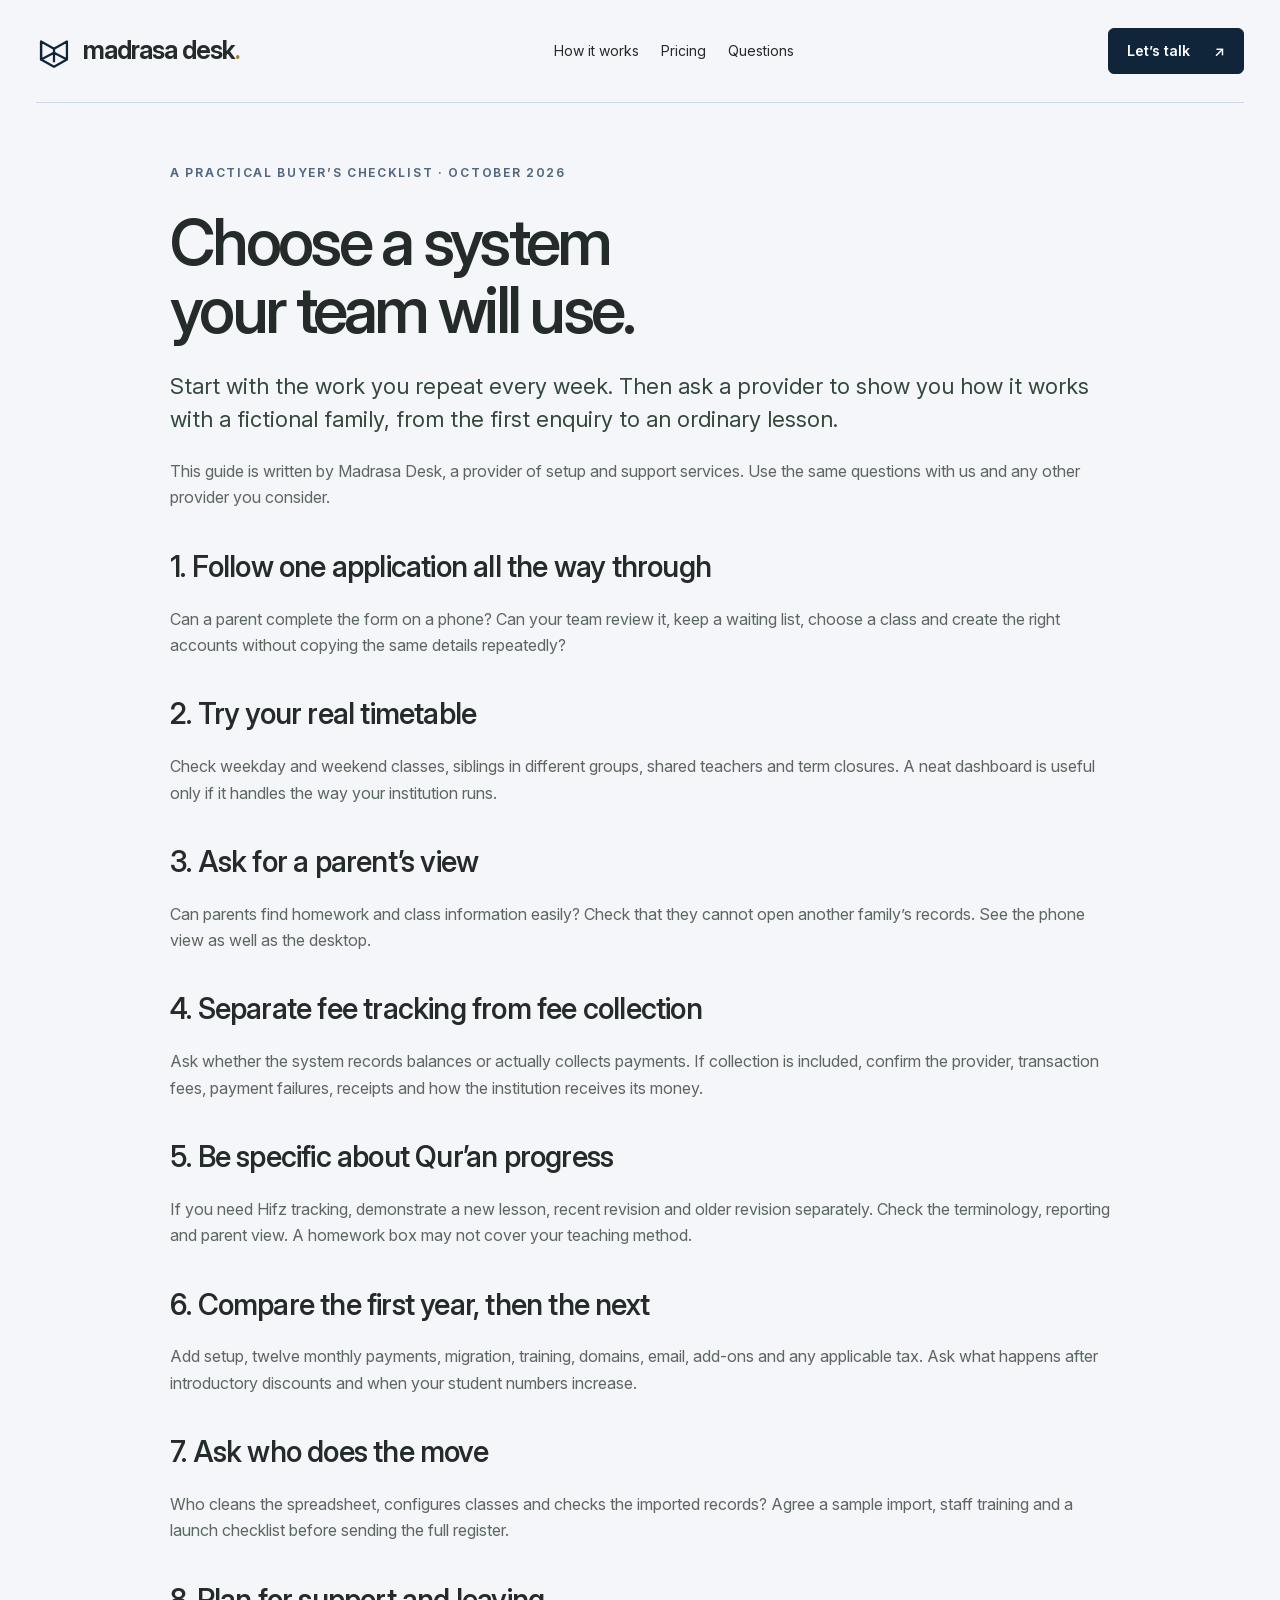
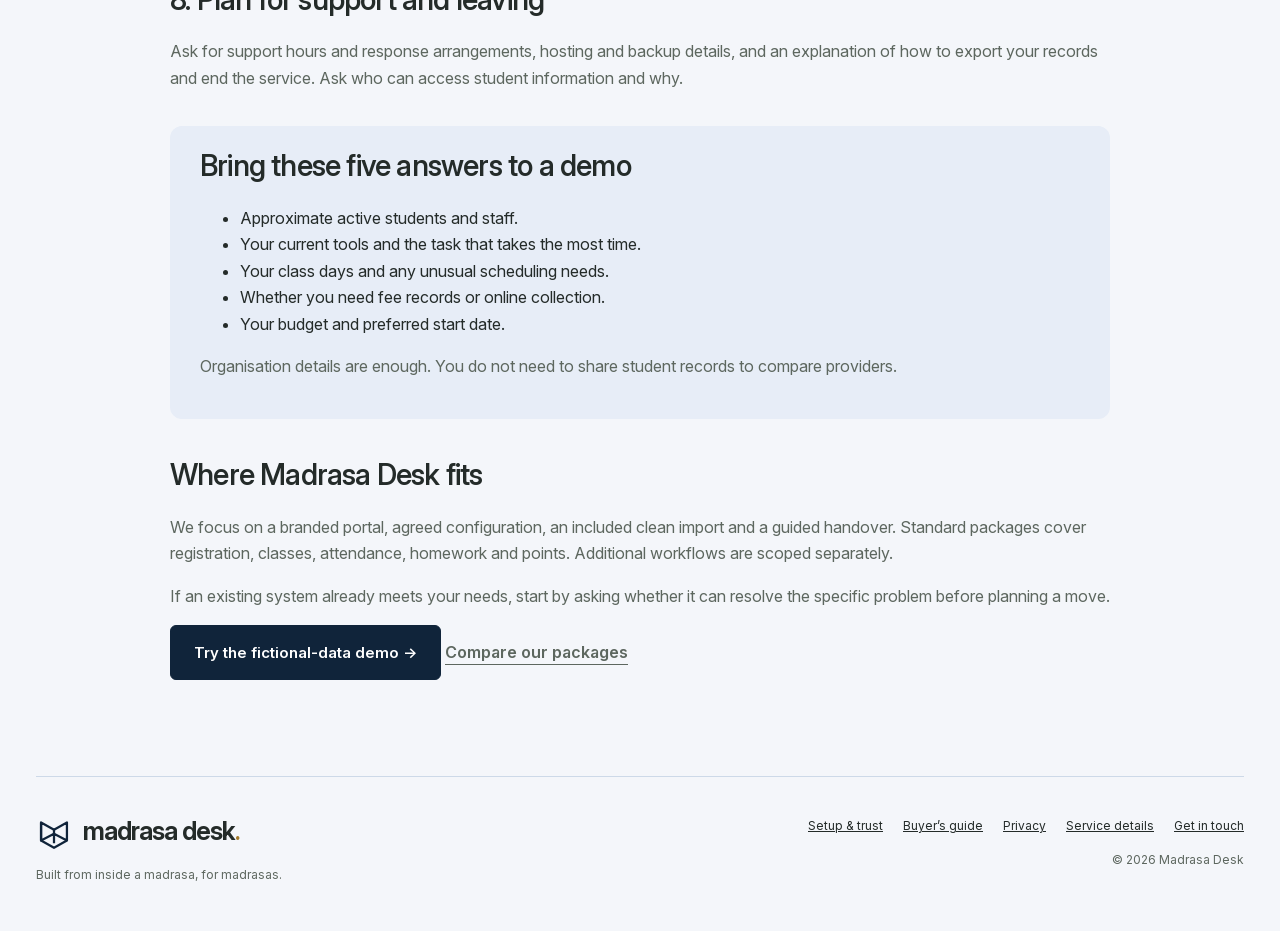
==== choosing-a-madrasa-system.html @ c7bfaf04 "Clarify managed setup offer and add buyer guidance and sharing metadata" ====
<!doctype html><html lang="en-GB"><head><meta charset="utf-8"><meta name="viewport" content="width=device-width,initial-scale=1"><title>Choosing a madrasa management system | Madrasa Desk</title><meta name="description" content="A practical checklist for UK madrasas, maktabs and Quran teachers comparing registration, attendance, parent access, fees and setup support."><link rel="stylesheet" href="style.css?v=20261006c"><link rel="icon" href="assets/favicon.svg" type="image/svg+xml"><link rel="canonical" href="https://madrasadesk.co.uk/choosing-a-madrasa-system.html"><meta property="og:title" content="Choosing a madrasa management system | Madrasa Desk"><meta property="og:description" content="A practical checklist for UK madrasas, maktabs and Quran teachers comparing registration, attendance, parent access, fees and setup support."><meta property="og:url" content="https://madrasadesk.co.uk/choosing-a-madrasa-system.html"><meta property="og:site_name" content="Madrasa Desk"><meta property="og:type" content="website"><meta property="og:image" content="https://madrasadesk.co.uk/assets/share-card.png"><meta property="og:image:width" content="1200"><meta property="og:image:height" content="630"><meta property="og:image:alt" content="Madrasa Desk — Your madrasa. Your own portal. Set up for you."><meta name="twitter:card" content="summary_large_image"></head><body><a class="skip" href="index.html#main">Skip to content</a><header class="header wrap"><a class="brand" href="./" aria-label="Madrasa Desk home"><img src="assets/mark.svg" alt="" width="36" height="36"><span>madrasa desk<span class="brand-dot">.</span></span></a><nav aria-label="Main navigation"><a href="index.html#how-it-works">How it works</a><a href="index.html#pricing">Pricing</a><a href="index.html#questions">Questions</a></nav><a class="button small" href="index.html#enquire">Let’s talk <span aria-hidden="true">↗</span></a></header><main id="main" class="wrap document editorial"><span class="eyebrow">A PRACTICAL BUYER’S CHECKLIST · OCTOBER 2026</span><h1>Choose a system<br> your team will use.</h1><p class="large-copy">Start with the work you repeat every week. Then ask a provider to show you how it works with a fictional family, from the first enquiry to an ordinary lesson.</p><p>This guide is written by Madrasa Desk, a provider of setup and support services. Use the same questions with us and any other provider you consider.</p><h2>1. Follow one application all the way through</h2><p>Can a parent complete the form on a phone? Can your team review it, keep a waiting list, choose a class and create the right accounts without copying the same details repeatedly?</p><h2>2. Try your real timetable</h2><p>Check weekday and weekend classes, siblings in different groups, shared teachers and term closures. A neat dashboard is useful only if it handles the way your institution runs.</p><h2>3. Ask for a parent’s view</h2><p>Can parents find homework and class information easily? Check that they cannot open another family’s records. See the phone view as well as the desktop.</p><h2>4. Separate fee tracking from fee collection</h2><p>Ask whether the system records balances or actually collects payments. If collection is included, confirm the provider, transaction fees, payment failures, receipts and how the institution receives its money.</p><h2>5. Be specific about Qur’an progress</h2><p>If you need Hifz tracking, demonstrate a new lesson, recent revision and older revision separately. Check the terminology, reporting and parent view. A homework box may not cover your teaching method.</p><h2>6. Compare the first year, then the next</h2><p>Add setup, twelve monthly payments, migration, training, domains, email, add-ons and any applicable tax. Ask what happens after introductory discounts and when your student numbers increase.</p><h2>7. Ask who does the move</h2><p>Who cleans the spreadsheet, configures classes and checks the imported records? Agree a sample import, staff training and a launch checklist before sending the full register.</p><h2>8. Plan for support and leaving</h2><p>Ask for support hours and response arrangements, hosting and backup details, and an explanation of how to export your records and end the service. Ask who can access student information and why.</p><div class="decision-box"><h2>Bring these five answers to a demo</h2><ul><li>Approximate active students and staff.</li><li>Your current tools and the task that takes the most time.</li><li>Your class days and any unusual scheduling needs.</li><li>Whether you need fee records or online collection.</li><li>Your budget and preferred start date.</li></ul><p>Organisation details are enough. You do not need to share student records to compare providers.</p></div><h2>Where Madrasa Desk fits</h2><p>We focus on a branded portal, agreed configuration, an included clean import and a guided handover. Standard packages cover registration, classes, attendance, homework and points. Additional workflows are scoped separately.</p><p>If an existing system already meets your needs, start by asking whether it can resolve the specific problem before planning a move.</p><p><a class="button" href="demo.html">Try the fictional-data demo →</a> <a class="text-link" href="index.html#pricing">Compare our packages</a></p></main><footer class="wrap footer"><div><a class="brand" href="./" aria-label="Madrasa Desk home"><img src="assets/mark.svg" alt="" width="36" height="36"><span>madrasa desk<span class="brand-dot">.</span></span></a><p>Built from inside a madrasa, for madrasas.</p></div><div><a href="trust.html">Setup &amp; trust</a><a href="choosing-a-madrasa-system.html">Buyer’s guide</a><a href="privacy.html">Privacy</a><a href="service.html">Service details</a><a href="index.html#enquire">Get in touch</a><p>© 2026 Madrasa Desk</p></div></footer></body></html>
---- style.css ----
@font-face{font-family:Inter;src:url(assets/inter.woff2) format('woff2');font-style:normal;font-weight:100 900;font-display:swap}*{box-sizing:border-box}html{scroll-behavior:smooth;scroll-padding-top:30px}body{margin:0;background:#f4f6fa;color:#242b29;font:16px/1.65 Inter,Arial,sans-serif}a{color:inherit}button,input,textarea,select{font:inherit}button,a,input,select,textarea{touch-action:manipulation}button{cursor:pointer}.wrap{width:min(1240px,calc(100% - 72px));margin:auto}.header{display:flex;align-items:center;justify-content:space-between;gap:28px;padding:28px 0;border-bottom:1px solid #cdd9e8}.brand{display:flex;align-items:center;gap:11px;text-decoration:none;font-weight:650;font-size:25px;letter-spacing:-1px;white-space:nowrap}.brand img{width:36px;height:36px}.brand-dot{color:#a47b2c}.header nav{display:flex;gap:30px;font-size:14px}.header nav a{text-decoration:none}.header nav a:hover,.text-link:hover{color:#947028}.button{display:inline-flex;align-items:center;justify-content:center;gap:24px;padding:16px 23px;background:#10243a;color:#fff;text-decoration:none;border:1px solid #10243a;border-radius:6px;font-weight:600;font-size:15px;line-height:1.4;transition:background .2s,transform .2s}.button:hover{background:#234767;transform:translateY(-1px)}.button.small{padding:12px 18px;font-size:14px}.text-link{font-weight:600;text-underline-offset:6px;text-decoration-thickness:1px}.hero{display:grid;grid-template-columns:1fr 1fr;gap:65px;padding-top:77px;padding-bottom:95px;align-items:center}.eyebrow{font-size:12px;letter-spacing:1.7px;font-weight:650;color:#52677f;display:flex;align-items:center;gap:12px}.short-rule{width:28px;height:2px;background:#a58036}h1{font-size:clamp(48px,5.5vw,76px);line-height:1.06;letter-spacing:-3.7px;font-weight:550;margin:26px 0}em{font-family:Georgia,serif;font-weight:400;color:#426889}h1 em,h2 em{font-style:italic}.hero-copy>p{max-width:490px;font-size:17px;color:#5e6d7f}.hero-actions{display:flex;align-items:center;gap:24px;margin-top:31px;flex-wrap:wrap}.micro{font-size:12px!important;color:#607087;line-height:1.6}.hero-copy .micro{margin-top:20px}.hero-product{position:relative;padding:30px 0 36px}.product-label{font-size:10px;font-weight:700;letter-spacing:1.6px;display:block;text-align:center;margin-bottom:17px;color:#617669}.app-preview{background:white;border:1px solid #cdd9e8;border-radius:12px;box-shadow:0 24px 65px #16382b12;overflow:hidden;transform:rotate(-1deg)}.preview-top{display:flex;justify-content:space-between;align-items:center;background:#10243a;color:#f4f6fa;padding:16px 20px}.mini-brand{font-size:11px;font-weight:650;letter-spacing:1.4px}.avatar{width:30px;height:30px;border-radius:50%;display:inline-flex;align-items:center;justify-content:center;background:#e1eaf5;color:#10243a;font-size:10px;font-weight:bold}.preview-layout{display:grid;grid-template-columns:112px 1fr;min-height:320px}.preview-layout aside{background:#f5f7fb;border-right:1px solid #e3e8f0;padding:21px 10px;display:flex;flex-direction:column;gap:15px;font-size:11px;color:#647468}.preview-layout aside span{padding:5px 9px}.preview-layout .selected{background:#e5ebf3;color:#10243a;border-radius:4px;font-weight:700}.preview-main{padding:23px 20px}.preview-greeting .eyebrow{font-size:8px;letter-spacing:1px}.preview-greeting h3{font-size:19px;letter-spacing:-.5px;margin:7px 0 18px}.preview-metrics{display:flex;gap:30px;margin-bottom:20px}.preview-metrics div{display:flex;flex-direction:column}.preview-metrics strong{font-size:23px;line-height:1.2}.preview-metrics span{font-size:10px;color:#737b75}.lesson-card{border:1px solid #cdd9e8;border-left:3px solid #698bab;border-radius:5px;padding:13px;background:#f5f7fb}.tag{font-size:9px;font-weight:700;letter-spacing:.6px;color:#466348}.lesson-card h4{font-size:14px;margin:3px 0}.lesson-card p{font-size:10px;margin:0 0 12px;color:#657261}.lesson-actions{display:flex;gap:6px;flex-wrap:wrap}.lesson-actions span{font-size:9px;border:1px solid #cdd9e8;padding:4px 7px;border-radius:4px}.lesson-actions span:first-child{background:#e7edf5;color:#24482c}.preview-row{display:flex;align-items:center;gap:9px;margin-top:18px;font-size:10px}.preview-row>div{display:flex;flex-direction:column;flex:1}.preview-row small{font-size:9px;color:#64758a}.peach{background:#e7edf7}.gold{background:#e7edf7;color:#72551f;padding:5px 8px;border-radius:3px}.preview-bottom{padding:11px;text-align:center;font-size:10px;background:#f5f7fb;color:#6c7a67;border-top:1px solid #e3e8f0}.floating-note{display:flex;gap:12px;align-items:center;position:absolute;bottom:0;right:-14px;padding:17px 21px;background:#e7edf7;border:1px solid #cdd9e8;border-radius:6px;box-shadow:0 8px 20px #10243a0b;transform:rotate(2deg)}.floating-note>span{color:#10243a;font-size:26px}.floating-note div{display:flex;flex-direction:column;font-size:12px}.floating-note small{font-size:11px;color:#6d695b}.feature-strip{border-top:1px solid #d8e0ec;border-bottom:1px solid #d8e0ec;background:#e7edf7}.feature-strip .wrap{display:flex;justify-content:space-between;gap:20px;padding:20px 0;color:#4e6150;font-size:13px;font-weight:600}.section{padding-top:100px;padding-bottom:100px}h2{font-size:clamp(34px,3.5vw,48px);letter-spacing:-1.8px;line-height:1.13;font-weight:550;margin:19px 0 22px}h3{line-height:1.25}p{color:#5d675f}.split{display:grid;grid-template-columns:1fr 1fr;gap:110px}.split>div>p{max-width:425px}.steps article{display:flex;gap:25px;padding:27px 0;border-bottom:1px solid #cdd9e8}.steps article:first-child{padding-top:0}.step-num{font-size:13px;color:#7a855e;padding-top:4px;font-weight:650}.steps h3{font-size:21px;letter-spacing:-.5px;margin:0 0 10px}.steps p{font-size:15px;margin:0}.green-section{background:#10243a;color:#f4f6fa;padding:85px 0}.green-section .eyebrow{color:#cdd9e8}.section-heading{display:flex;justify-content:space-between;align-items:end;gap:60px}.section-heading p{color:#cdd9e8;max-width:330px}.role-grid{display:grid;grid-template-columns:repeat(3,1fr);gap:45px;margin-top:48px}.role-grid article{border-top:1px solid #678074;padding-top:24px}.role-icon{font-size:11px;font-weight:650;color:#cdd9e8;letter-spacing:1px}.role-grid h3{font-size:29px;letter-spacing:-1px;margin:22px 0 13px}.role-grid p{color:#cdd9e8;font-size:15px}.story{display:grid;grid-template-columns:1fr 2fr;gap:60px}.story>.eyebrow{align-self:start;margin-top:28px}.story div{max-width:700px}.story h2{margin-top:14px}.large-copy{font-size:23px;line-height:1.5;color:#33483b}.story-note{border-left:2px solid #c49a45;padding-left:18px;font-size:14px}.pricing-section{background:#e7edf7}.pricing-layout{display:grid;grid-template-columns:1fr 1fr;gap:110px}.pricing-layout>div{padding-top:30px}.price-card{background:#ffffff;border:1px solid #cdd9e8;border-radius:10px;padding:38px}.price-top h3{font-size:25px;letter-spacing:-.8px;margin:22px 0}.price{display:flex;align-items:center;gap:16px}.price strong{font-size:65px;letter-spacing:-3px;line-height:1}.price span{font-size:14px;color:#657162}.monthly{font-size:16px;color:#52634f}.checklist{list-style:none;padding:22px 0 9px;border-top:1px solid #e7edf7}.checklist li{font-size:14px;padding:6px 0}.checklist li:before{content:'✓';color:#597746;margin-right:12px}.price-card .button{width:100%}.price-card .text-link{font-size:13px}.faq-section{display:grid;grid-template-columns:1fr 1.5fr;gap:90px}.faqs details, .pricing-layout details{border-bottom:1px solid #cdd9e8;padding:19px 0}.faqs details:first-child{padding-top:8px}summary{font-weight:600;cursor:pointer;font-size:16px}details p{font-size:15px}.contact-section{display:grid;grid-template-columns:1fr 1fr;gap:80px;border-top:1px solid #cdd9e8}.contact-form label{display:flex;flex-direction:column;font-size:13px;font-weight:600;gap:7px;margin-bottom:17px}.field-pair{display:grid;grid-template-columns:1fr 1fr;gap:16px}input,select,textarea{border:1px solid #cdd9e8;border-radius:4px;padding:12px;background:#ffffff;color:#242b29;min-width:0;width:100%;font-size:16px}textarea{resize:vertical}.contact-form .consent{display:flex;flex-direction:row;align-items:flex-start;font-size:12px;font-weight:400;gap:9px}.consent input{width:17px;height:17px;margin-top:2px}.trap{position:absolute!important;left:-10000px;opacity:0}.contact-form .button{width:100%}#form-status{font-size:14px}#form-status.error{color:#9b3030}.footer{border-top:1px solid #cdd9e8;padding-top:34px;padding-bottom:35px;display:flex;justify-content:space-between;gap:30px}.footer p{font-size:12px}.footer>div:last-child{text-align:right}.footer>div:last-child a{font-size:12px;margin-left:20px}.skip{position:absolute;top:-80px;background:white;padding:10px;z-index:100}.skip:focus{top:0}:focus-visible{outline:3px solid #aa8235;outline-offset:4px}button:disabled{opacity:.55;cursor:wait}.document{max-width:850px;padding-top:60px;padding-bottom:80px}.document h1{font-size:48px}.document h2{font-size:25px;margin-top:40px}.document p,.document li{font-size:16px}.demo-shell{background:#fff;border:1px solid #cdd9e8;border-radius:10px;padding:28px}.demo-toolbar{display:flex;justify-content:space-between;gap:14px;align-items:center;margin-bottom:25px}.demo-toolbar .button{font-size:13px;padding:10px}.demo-tabs{display:flex;flex-wrap:wrap;gap:8px;margin:25px 0}.demo-tabs button{background:transparent;border:1px solid #cdd9e8;border-radius:5px;padding:10px 15px;color:#10243a}.demo-tabs button[aria-selected=true]{background:#10243a;color:white}.demo-card{border:1px solid #cdd9e8;border-radius:6px;padding:20px;margin-top:15px}.demo-grid{display:grid;grid-template-columns:1fr 1fr;gap:20px}.demo-card h3{margin-top:0}.demo-card label{display:block;margin:10px 0}.demo-card select{margin-top:8px}.demo-status{color:#456d38;font-weight:600}.demo-intro{max-width:760px}.demo-notice{background:#e7edf7;padding:13px 18px;font-size:13px;border-radius:5px}.demo-row{display:flex;justify-content:space-between;align-items:center;gap:16px;padding:16px 0;border-bottom:1px solid #e7edf7}.demo-row button{padding:10px 17px}.demo-row select{max-width:180px}.demo-row span{min-width:0}.hidden{display:none!important}@media(max-width:1000px){.wrap{width:calc(100% - 48px)}.hero{gap:32px}.header nav{gap:18px}.hero-actions{gap:17px}.hero-actions .button{font-size:13px}.split,.pricing-layout{gap:55px}.preview-layout{grid-template-columns:90px 1fr}.preview-layout aside{font-size:9px}.preview-main{padding:18px 14px}.preview-metrics{gap:24px}.floating-note{right:0}.contact-section{gap:40px}.role-grid{gap:25px}}@media(max-width:760px){.wrap{width:calc(100% - 36px)}.header{padding:19px 0;gap:10px}.header nav{display:none}.brand{font-size:22px;gap:7px}.brand img{width:29px;height:29px}.header .button{font-size:12px;padding:10px 12px;gap:8px}.hero{grid-template-columns:1fr;padding-top:45px;padding-bottom:45px;gap:18px}h1{font-size:58px;letter-spacing:-3px}.hero-copy>p{font-size:16px}.hero-product{max-width:500px;width:100%;margin:auto;padding-top:24px}.preview-layout{grid-template-columns:90px 1fr;min-height:300px}.preview-greeting h3{font-size:17px}.floating-note{padding:12px 15px}.feature-strip .wrap{justify-content:center;flex-wrap:wrap;gap:10px 24px;font-size:12px}.section{padding-top:62px;padding-bottom:62px}.split,.pricing-layout,.story,.faq-section,.contact-section{grid-template-columns:1fr;gap:30px}h2{font-size:38px}.steps article{padding:22px 0}.green-section{padding:58px 0}.section-heading{display:block}.section-heading p{max-width:none}.role-grid{grid-template-columns:1fr;gap:18px;margin-top:28px}.role-grid h3 br{display:none}.role-grid h3{font-size:26px;margin-top:14px}.role-grid article{padding-top:18px}.story{gap:3px}.story>.eyebrow{margin-top:0}.large-copy{font-size:21px}.price-card{padding:25px}.pricing-layout>div{padding-top:0}.footer{display:block}.footer>div:last-child{text-align:left;margin-top:22px}.footer>div:last-child a{margin-left:0;margin-right:20px}.field-pair{grid-template-columns:1fr;gap:0}.demo-grid{grid-template-columns:1fr}.demo-shell{padding:17px}.demo-row{flex-wrap:wrap}.demo-tabs button{flex:1;font-size:13px}.document h1{font-size:40px}.document{padding-top:40px}.demo-toolbar{align-items:flex-start}.demo-toolbar h2{font-size:26px;margin:0}}@media(prefers-reduced-motion:reduce){html{scroll-behavior:auto}*{transition:none!important;animation:none!important}}
/* Refined layout and enquiry experience */
.app-preview{transform:none}.hero-product{padding-bottom:0}.floating-note{position:static;transform:none;margin:16px 0 0;padding:16px 20px;box-shadow:none;max-width:100%;border-radius:8px}.preview-bottom{padding:14px 16px}.hero{align-items:start}.hero-copy{padding-top:25px}.product-label{margin-bottom:20px}.contact-section{align-items:start;gap:64px}.contact-form{padding:32px;background:#ffffff;border:1px solid #d4dfed;border-radius:16px;box-shadow:0 18px 48px #10243a09}.form-heading{padding-bottom:22px;margin-bottom:24px;border-bottom:1px solid #e1e7f0}.form-heading h3{font-size:25px;letter-spacing:-.8px;margin:12px 0 8px}.form-heading p{font-size:14px;margin:0}.contact-form label{font-size:14px}.contact-next{list-style:none;padding:18px 0;margin:24px 0}.contact-next li{display:flex;gap:20px;padding:20px 0;border-bottom:1px solid #dce4ef}.contact-next li>span{color:#88702f;font-size:12px;letter-spacing:1px;padding-top:4px}.contact-next strong{font-size:17px;font-weight:600}.contact-next p{font-size:14px;margin:5px 0 0;max-width:340px}.contact-form fieldset{border:0;margin:0 0 23px;padding:0;min-width:0}.contact-form legend{font-weight:600;font-size:14px;margin-bottom:11px}.contact-form legend small{display:block;font-size:12px;font-weight:400;color:#64758a;margin-top:3px}.size-options>div,.interest-options>div{display:grid;grid-template-columns:repeat(2,minmax(0,1fr));gap:8px}.contact-form fieldset label{position:relative;margin:0;cursor:pointer}.contact-form fieldset input{position:absolute;opacity:0;width:1px;height:1px}.contact-form fieldset span{display:block;text-align:center;padding:12px 8px;border:1px solid #d0dceb;border-radius:7px;background:#fff;transition:background .2s,border-color .2s,box-shadow .2s}.contact-form fieldset input:checked+span{border-color:#10243a;background:#e7edf5;color:#10243a;box-shadow:inset 0 0 0 1px #10243a}.contact-form fieldset input:focus-visible+span{outline:3px solid #aa8235;outline-offset:3px}.contact-form input:not([type=checkbox]):not([type=radio]),.contact-form textarea{border-radius:7px;transition:border-color .2s,box-shadow .2s}.contact-form input:focus,.contact-form textarea:focus{border-color:#10243a;box-shadow:0 0 0 3px #10243a0c}.contact-form .button{min-height:54px;border-radius:7px}.contact-form .consent{margin-top:22px;line-height:1.6}.contact-form .consent input{flex:0 0 18px;accent-color:#10243a}.form-success{padding:28px 0}.success-icon{display:flex;align-items:center;justify-content:center;width:52px;height:52px;border-radius:50%;background:#e7edf5;color:#10243a;font-size:25px;margin-bottom:22px}.form-success h3{font-size:29px;letter-spacing:-1px}.form-success .receipt{font-size:13px;border-top:1px solid #dce4ef;padding-top:18px}.reveal-ready{opacity:0;transform:translateY(16px);transition:opacity .65s ease,transform .65s cubic-bezier(.2,.7,.2,1)}.reveal-ready.is-visible{opacity:1;transform:none}.button:active{transform:translateY(0)}.header nav a{position:relative}.header nav a:after{content:'';position:absolute;left:0;right:0;bottom:-6px;height:1px;background:currentColor;transform:scaleX(0);transform-origin:left;transition:transform .22s}.header nav a:hover:after{transform:scaleX(1)}details[open] p{animation:soft-in .25s ease}@keyframes soft-in{from{opacity:0;transform:translateY(5px)}to{opacity:1;transform:none}}@media(max-width:760px){.hero-copy{padding-top:0}.contact-section{gap:25px}.contact-form{padding:23px 19px}.contact-next{margin:10px 0}.floating-note{margin-top:13px}.hero-product{padding-bottom:0}.form-heading h3{font-size:24px}}@media(prefers-reduced-motion:reduce){.reveal-ready{opacity:1;transform:none}}

.outcome-note,.note,.floating-note{background:#e7edf7;border-color:#c5d3e5;color:#173d61}

/* Launch packages */
.pricing-intro{max-width:700px;margin-bottom:42px}.plan-grid{display:grid;grid-template-columns:repeat(3,minmax(0,1fr));gap:22px;align-items:stretch}.plan-card{display:flex;flex-direction:column;padding:28px;min-width:0}.plan-card h3{font-size:28px;margin:22px 0 4px}.plan-card .price strong{font-size:48px}.plan-card .price{flex-wrap:wrap}.plan-card .button{margin-top:auto;gap:12px}.plan-card .checklist{margin-bottom:28px}.plan-card.recommended{border:2px solid #395e9c;box-shadow:0 12px 32px #10243a12}.plan-card .tag{align-self:flex-start;font-size:10px;letter-spacing:.04em}.pricing-notes{max-width:940px;margin-top:32px}.pricing-notes p{font-size:15px}@media(max-width:1000px){.plan-grid{grid-template-columns:1fr}.plan-card{padding:28px}.plan-card .price strong{font-size:46px}}

/* Credibility and buying guidance */
.setup-value{border-bottom:1px solid #cdd9e8}.value-grid{display:grid;grid-template-columns:repeat(3,minmax(0,1fr));gap:22px;margin:32px 0}.value-grid article{padding:28px;background:white;border:1px solid #cdd9e8;border-radius:10px}.value-grid h3{font-size:21px;letter-spacing:-.4px;margin:12px 0}.value-grid p{font-size:15px;margin-bottom:0}.value-grid.two{grid-template-columns:repeat(2,minmax(0,1fr))}.direct-contact{padding:16px 20px;border-left:3px solid #426889;background:#e7edf7;font-size:15px}.direct-contact a{display:block;font-weight:600;text-underline-offset:4px}.editorial{max-width:940px}.editorial h1{font-size:clamp(42px,5vw,64px)}.editorial h2{font-size:29px;letter-spacing:-.8px;margin-top:40px}.editorial .large-copy{font-size:22px}.decision-box{background:#e7edf7;padding:24px 30px;border-radius:12px;margin:35px 0}.decision-box h2{margin-top:0}.footer>div:last-child{flex-wrap:wrap;row-gap:12px}.header nav{gap:22px}@media(max-width:760px){.value-grid,.value-grid.two{grid-template-columns:1fr}.value-grid article{padding:23px}.setup-value .section-heading{display:block}.editorial h1{letter-spacing:-1.8px}.direct-contact a{overflow-wrap:anywhere}.decision-box{padding:20px}}
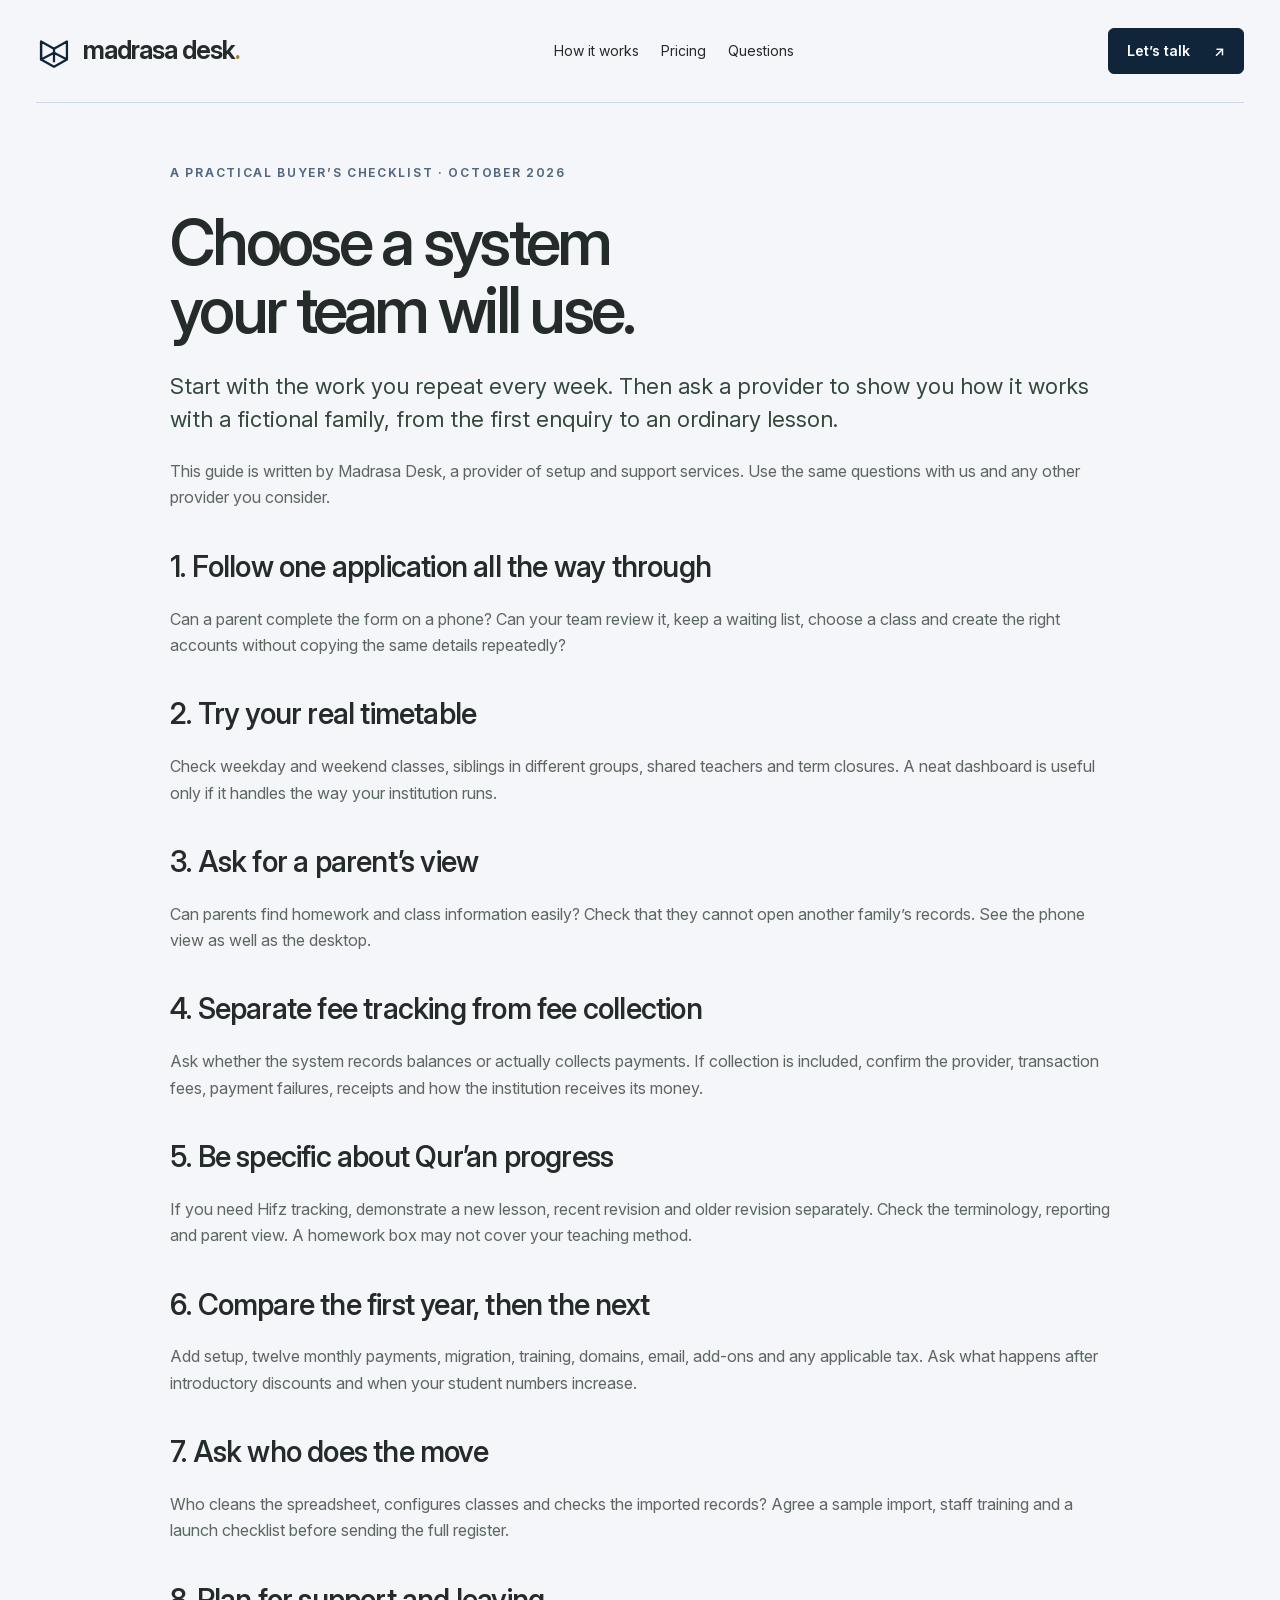
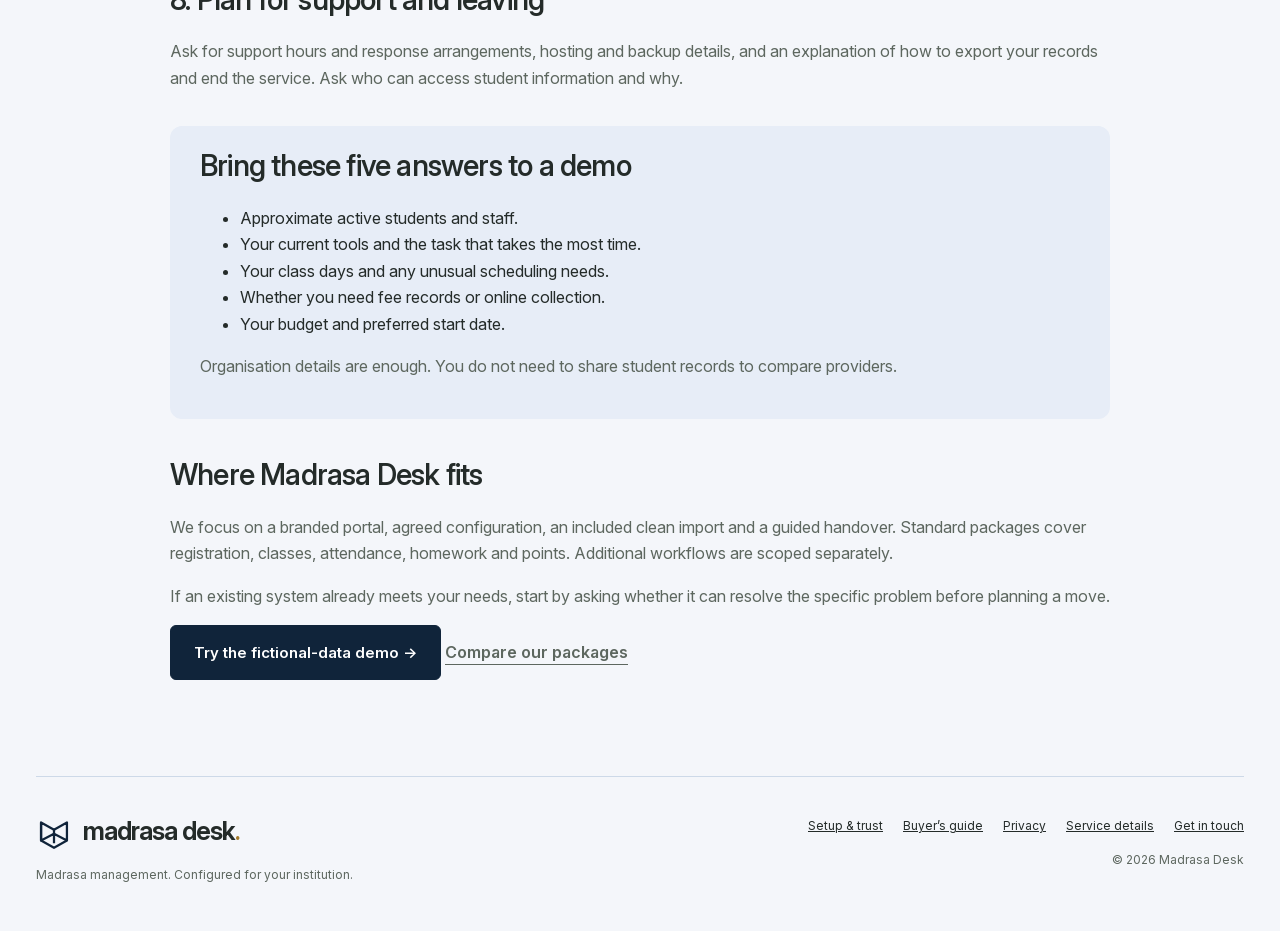
==== commit 235a1a5c: "Use company-focused public messaging" ====
--- a/choosing-a-madrasa-system.html
+++ b/choosing-a-madrasa-system.html
@@ -1 +1 @@
-<!doctype html><html lang="en-GB"><head><meta charset="utf-8"><meta name="viewport" content="width=device-width,initial-scale=1"><title>Choosing a madrasa management system | Madrasa Desk</title><meta name="description" content="A practical checklist for UK madrasas, maktabs and Quran teachers comparing registration, attendance, parent access, fees and setup support."><link rel="stylesheet" href="style.css?v=20261006c"><link rel="icon" href="assets/favicon.svg" type="image/svg+xml"><link rel="canonical" href="https://madrasadesk.co.uk/choosing-a-madrasa-system.html"><meta property="og:title" content="Choosing a madrasa management system | Madrasa Desk"><meta property="og:description" content="A practical checklist for UK madrasas, maktabs and Quran teachers comparing registration, attendance, parent access, fees and setup support."><meta property="og:url" content="https://madrasadesk.co.uk/choosing-a-madrasa-system.html"><meta property="og:site_name" content="Madrasa Desk"><meta property="og:type" content="website"><meta property="og:image" content="https://madrasadesk.co.uk/assets/share-card.png"><meta property="og:image:width" content="1200"><meta property="og:image:height" content="630"><meta property="og:image:alt" content="Madrasa Desk — Your madrasa. Your own portal. Set up for you."><meta name="twitter:card" content="summary_large_image"></head><body><a class="skip" href="index.html#main">Skip to content</a><header class="header wrap"><a class="brand" href="./" aria-label="Madrasa Desk home"><img src="assets/mark.svg" alt="" width="36" height="36"><span>madrasa desk<span class="brand-dot">.</span></span></a><nav aria-label="Main navigation"><a href="index.html#how-it-works">How it works</a><a href="index.html#pricing">Pricing</a><a href="index.html#questions">Questions</a></nav><a class="button small" href="index.html#enquire">Let’s talk <span aria-hidden="true">↗</span></a></header><main id="main" class="wrap document editorial"><span class="eyebrow">A PRACTICAL BUYER’S CHECKLIST · OCTOBER 2026</span><h1>Choose a system<br> your team will use.</h1><p class="large-copy">Start with the work you repeat every week. Then ask a provider to show you how it works with a fictional family, from the first enquiry to an ordinary lesson.</p><p>This guide is written by Madrasa Desk, a provider of setup and support services. Use the same questions with us and any other provider you consider.</p><h2>1. Follow one application all the way through</h2><p>Can a parent complete the form on a phone? Can your team review it, keep a waiting list, choose a class and create the right accounts without copying the same details repeatedly?</p><h2>2. Try your real timetable</h2><p>Check weekday and weekend classes, siblings in different groups, shared teachers and term closures. A neat dashboard is useful only if it handles the way your institution runs.</p><h2>3. Ask for a parent’s view</h2><p>Can parents find homework and class information easily? Check that they cannot open another family’s records. See the phone view as well as the desktop.</p><h2>4. Separate fee tracking from fee collection</h2><p>Ask whether the system records balances or actually collects payments. If collection is included, confirm the provider, transaction fees, payment failures, receipts and how the institution receives its money.</p><h2>5. Be specific about Qur’an progress</h2><p>If you need Hifz tracking, demonstrate a new lesson, recent revision and older revision separately. Check the terminology, reporting and parent view. A homework box may not cover your teaching method.</p><h2>6. Compare the first year, then the next</h2><p>Add setup, twelve monthly payments, migration, training, domains, email, add-ons and any applicable tax. Ask what happens after introductory discounts and when your student numbers increase.</p><h2>7. Ask who does the move</h2><p>Who cleans the spreadsheet, configures classes and checks the imported records? Agree a sample import, staff training and a launch checklist before sending the full register.</p><h2>8. Plan for support and leaving</h2><p>Ask for support hours and response arrangements, hosting and backup details, and an explanation of how to export your records and end the service. Ask who can access student information and why.</p><div class="decision-box"><h2>Bring these five answers to a demo</h2><ul><li>Approximate active students and staff.</li><li>Your current tools and the task that takes the most time.</li><li>Your class days and any unusual scheduling needs.</li><li>Whether you need fee records or online collection.</li><li>Your budget and preferred start date.</li></ul><p>Organisation details are enough. You do not need to share student records to compare providers.</p></div><h2>Where Madrasa Desk fits</h2><p>We focus on a branded portal, agreed configuration, an included clean import and a guided handover. Standard packages cover registration, classes, attendance, homework and points. Additional workflows are scoped separately.</p><p>If an existing system already meets your needs, start by asking whether it can resolve the specific problem before planning a move.</p><p><a class="button" href="demo.html">Try the fictional-data demo →</a> <a class="text-link" href="index.html#pricing">Compare our packages</a></p></main><footer class="wrap footer"><div><a class="brand" href="./" aria-label="Madrasa Desk home"><img src="assets/mark.svg" alt="" width="36" height="36"><span>madrasa desk<span class="brand-dot">.</span></span></a><p>Built from inside a madrasa, for madrasas.</p></div><div><a href="trust.html">Setup &amp; trust</a><a href="choosing-a-madrasa-system.html">Buyer’s guide</a><a href="privacy.html">Privacy</a><a href="service.html">Service details</a><a href="index.html#enquire">Get in touch</a><p>© 2026 Madrasa Desk</p></div></footer></body></html>+<!doctype html><html lang="en-GB"><head><meta charset="utf-8"><meta name="viewport" content="width=device-width,initial-scale=1"><title>Choosing a madrasa management system | Madrasa Desk</title><meta name="description" content="A practical checklist for UK madrasas, maktabs and Quran teachers comparing registration, attendance, parent access, fees and setup support."><link rel="stylesheet" href="style.css?v=20261006c"><link rel="icon" href="assets/favicon.svg" type="image/svg+xml"><link rel="canonical" href="https://madrasadesk.co.uk/choosing-a-madrasa-system.html"><meta property="og:title" content="Choosing a madrasa management system | Madrasa Desk"><meta property="og:description" content="A practical checklist for UK madrasas, maktabs and Quran teachers comparing registration, attendance, parent access, fees and setup support."><meta property="og:url" content="https://madrasadesk.co.uk/choosing-a-madrasa-system.html"><meta property="og:site_name" content="Madrasa Desk"><meta property="og:type" content="website"><meta property="og:image" content="https://madrasadesk.co.uk/assets/share-card.png"><meta property="og:image:width" content="1200"><meta property="og:image:height" content="630"><meta property="og:image:alt" content="Madrasa Desk — Your madrasa. Your own portal. Set up for you."><meta name="twitter:card" content="summary_large_image"></head><body><a class="skip" href="index.html#main">Skip to content</a><header class="header wrap"><a class="brand" href="./" aria-label="Madrasa Desk home"><img src="assets/mark.svg" alt="" width="36" height="36"><span>madrasa desk<span class="brand-dot">.</span></span></a><nav aria-label="Main navigation"><a href="index.html#how-it-works">How it works</a><a href="index.html#pricing">Pricing</a><a href="index.html#questions">Questions</a></nav><a class="button small" href="index.html#enquire">Let’s talk <span aria-hidden="true">↗</span></a></header><main id="main" class="wrap document editorial"><span class="eyebrow">A PRACTICAL BUYER’S CHECKLIST · OCTOBER 2026</span><h1>Choose a system<br> your team will use.</h1><p class="large-copy">Start with the work you repeat every week. Then ask a provider to show you how it works with a fictional family, from the first enquiry to an ordinary lesson.</p><p>This guide is written by Madrasa Desk, a provider of setup and support services. Use the same questions with us and any other provider you consider.</p><h2>1. Follow one application all the way through</h2><p>Can a parent complete the form on a phone? Can your team review it, keep a waiting list, choose a class and create the right accounts without copying the same details repeatedly?</p><h2>2. Try your real timetable</h2><p>Check weekday and weekend classes, siblings in different groups, shared teachers and term closures. A neat dashboard is useful only if it handles the way your institution runs.</p><h2>3. Ask for a parent’s view</h2><p>Can parents find homework and class information easily? Check that they cannot open another family’s records. See the phone view as well as the desktop.</p><h2>4. Separate fee tracking from fee collection</h2><p>Ask whether the system records balances or actually collects payments. If collection is included, confirm the provider, transaction fees, payment failures, receipts and how the institution receives its money.</p><h2>5. Be specific about Qur’an progress</h2><p>If you need Hifz tracking, demonstrate a new lesson, recent revision and older revision separately. Check the terminology, reporting and parent view. A homework box may not cover your teaching method.</p><h2>6. Compare the first year, then the next</h2><p>Add setup, twelve monthly payments, migration, training, domains, email, add-ons and any applicable tax. Ask what happens after introductory discounts and when your student numbers increase.</p><h2>7. Ask who does the move</h2><p>Who cleans the spreadsheet, configures classes and checks the imported records? Agree a sample import, staff training and a launch checklist before sending the full register.</p><h2>8. Plan for support and leaving</h2><p>Ask for support hours and response arrangements, hosting and backup details, and an explanation of how to export your records and end the service. Ask who can access student information and why.</p><div class="decision-box"><h2>Bring these five answers to a demo</h2><ul><li>Approximate active students and staff.</li><li>Your current tools and the task that takes the most time.</li><li>Your class days and any unusual scheduling needs.</li><li>Whether you need fee records or online collection.</li><li>Your budget and preferred start date.</li></ul><p>Organisation details are enough. You do not need to share student records to compare providers.</p></div><h2>Where Madrasa Desk fits</h2><p>We focus on a branded portal, agreed configuration, an included clean import and a guided handover. Standard packages cover registration, classes, attendance, homework and points. Additional workflows are scoped separately.</p><p>If an existing system already meets your needs, start by asking whether it can resolve the specific problem before planning a move.</p><p><a class="button" href="demo.html">Try the fictional-data demo →</a> <a class="text-link" href="index.html#pricing">Compare our packages</a></p></main><footer class="wrap footer"><div><a class="brand" href="./" aria-label="Madrasa Desk home"><img src="assets/mark.svg" alt="" width="36" height="36"><span>madrasa desk<span class="brand-dot">.</span></span></a><p>Madrasa management. Configured for your institution.</p></div><div><a href="trust.html">Setup &amp; trust</a><a href="choosing-a-madrasa-system.html">Buyer’s guide</a><a href="privacy.html">Privacy</a><a href="service.html">Service details</a><a href="index.html#enquire">Get in touch</a><p>© 2026 Madrasa Desk</p></div></footer></body></html>
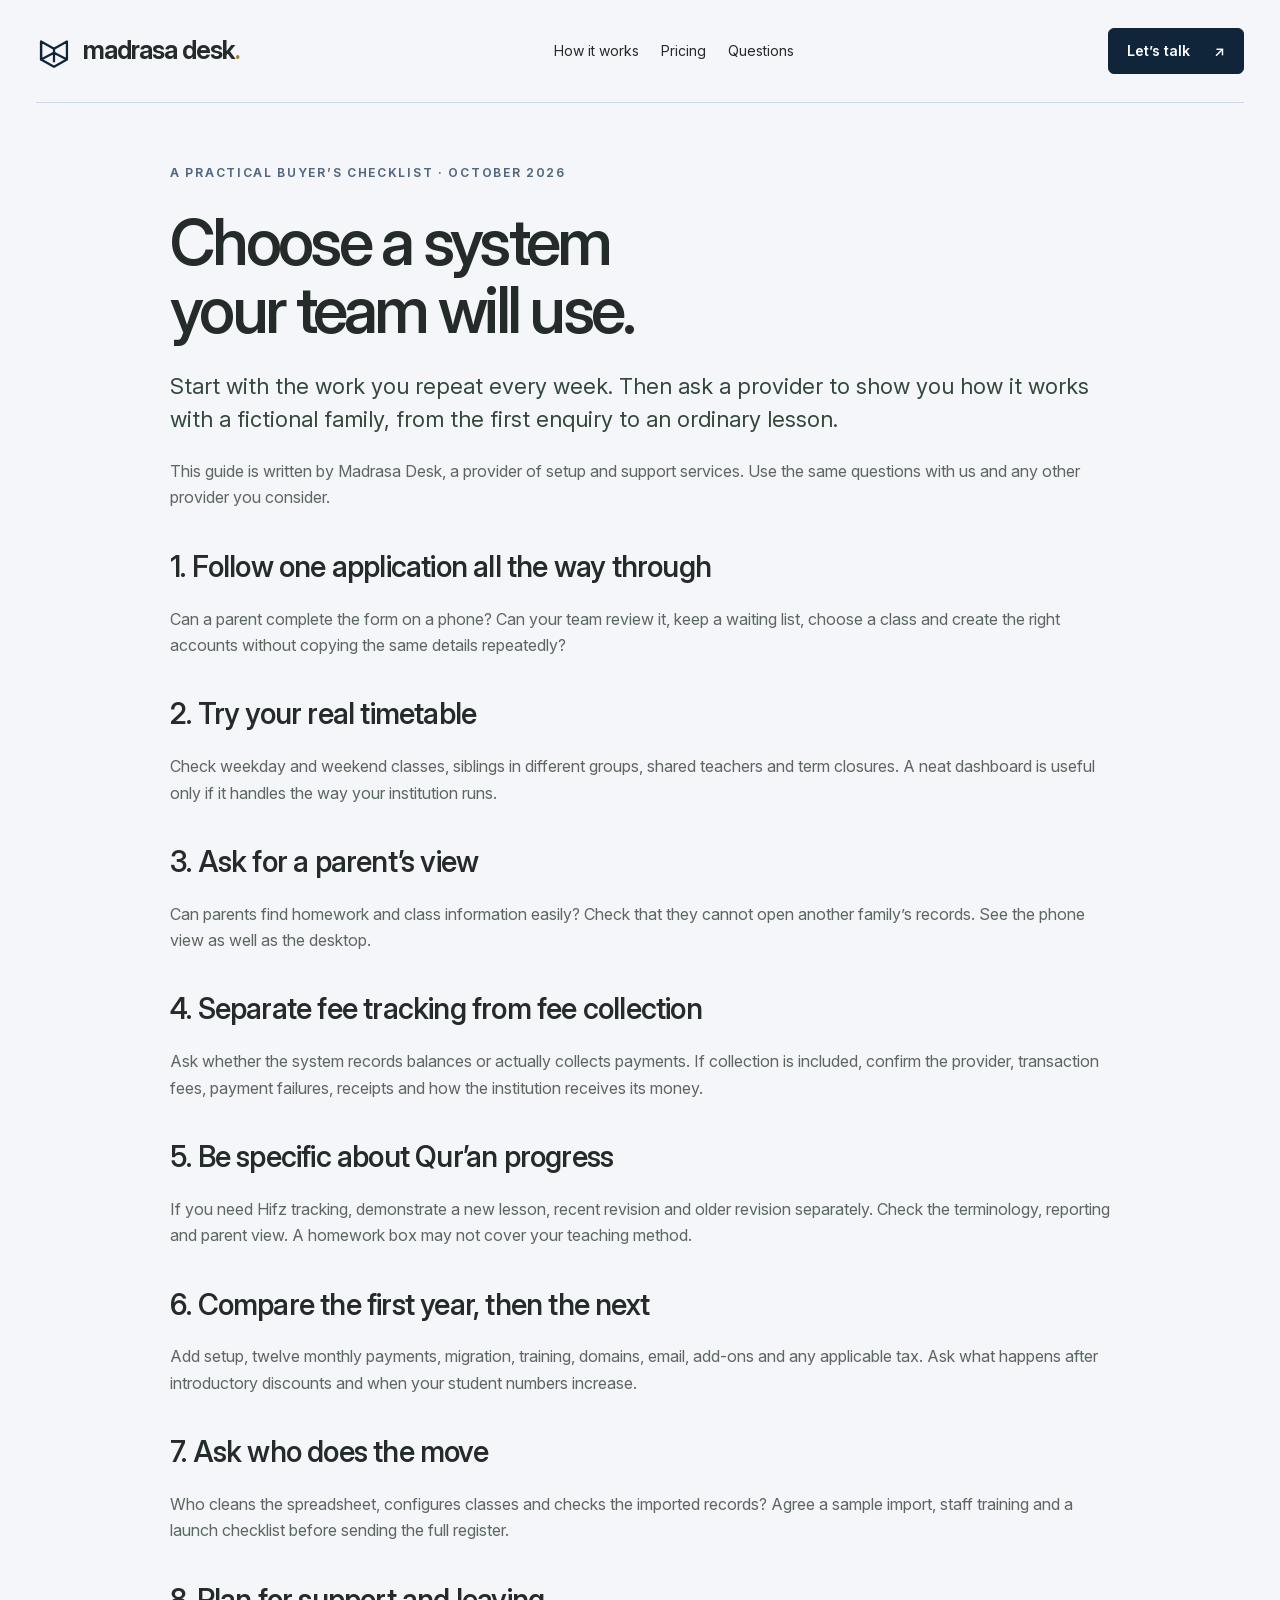
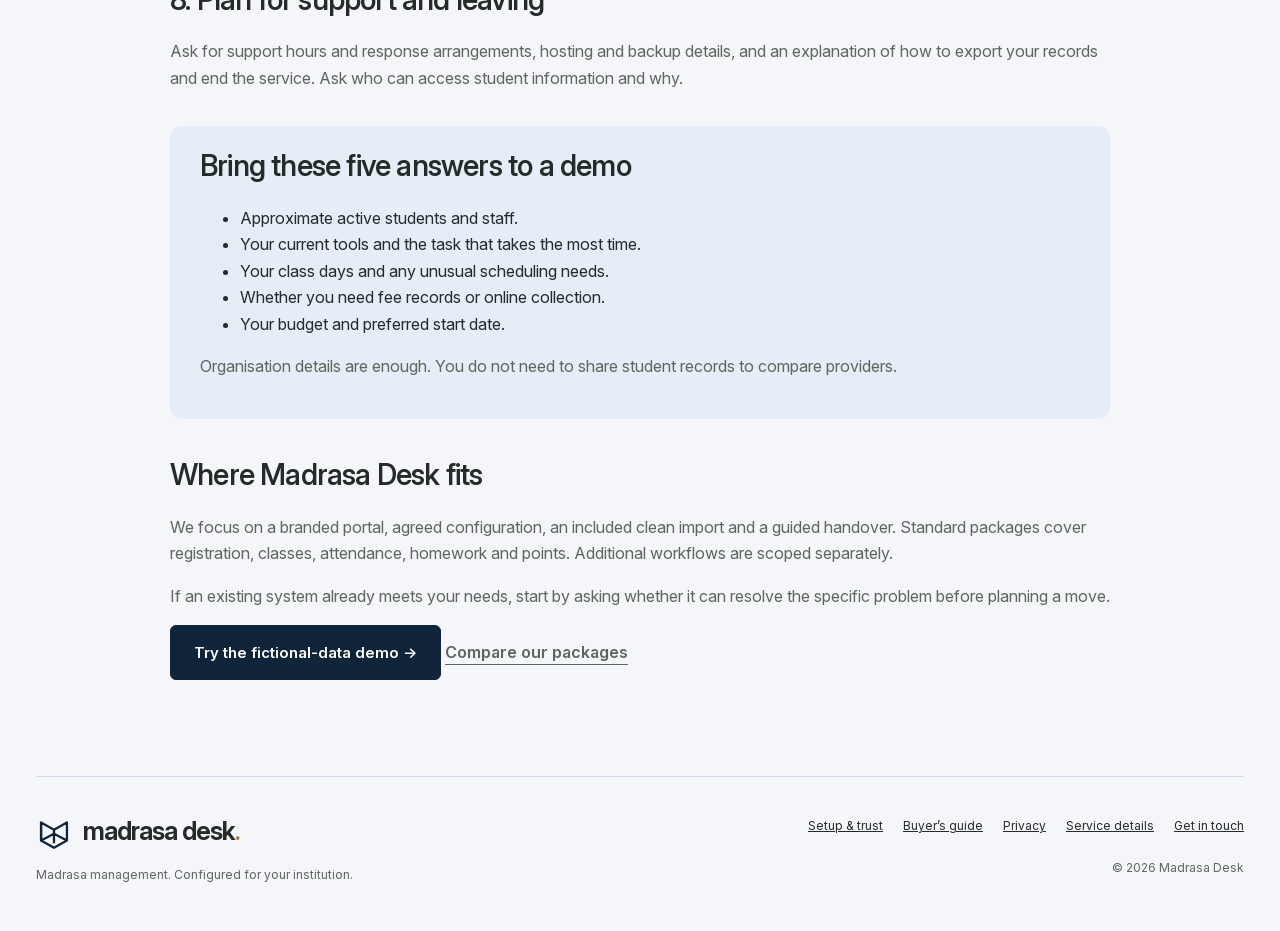
==== commit b3f4c0c7: "Refine mobile homepage and interactive demo layout" ====
--- a/choosing-a-madrasa-system.html
+++ b/choosing-a-madrasa-system.html
@@ -1 +1 @@
-<!doctype html><html lang="en-GB"><head><meta charset="utf-8"><meta name="viewport" content="width=device-width,initial-scale=1"><title>Choosing a madrasa management system | Madrasa Desk</title><meta name="description" content="A practical checklist for UK madrasas, maktabs and Quran teachers comparing registration, attendance, parent access, fees and setup support."><link rel="stylesheet" href="style.css?v=20261006c"><link rel="icon" href="assets/favicon.svg" type="image/svg+xml"><link rel="canonical" href="https://madrasadesk.co.uk/choosing-a-madrasa-system.html"><meta property="og:title" content="Choosing a madrasa management system | Madrasa Desk"><meta property="og:description" content="A practical checklist for UK madrasas, maktabs and Quran teachers comparing registration, attendance, parent access, fees and setup support."><meta property="og:url" content="https://madrasadesk.co.uk/choosing-a-madrasa-system.html"><meta property="og:site_name" content="Madrasa Desk"><meta property="og:type" content="website"><meta property="og:image" content="https://madrasadesk.co.uk/assets/share-card.png"><meta property="og:image:width" content="1200"><meta property="og:image:height" content="630"><meta property="og:image:alt" content="Madrasa Desk — Your madrasa. Your own portal. Set up for you."><meta name="twitter:card" content="summary_large_image"></head><body><a class="skip" href="index.html#main">Skip to content</a><header class="header wrap"><a class="brand" href="./" aria-label="Madrasa Desk home"><img src="assets/mark.svg" alt="" width="36" height="36"><span>madrasa desk<span class="brand-dot">.</span></span></a><nav aria-label="Main navigation"><a href="index.html#how-it-works">How it works</a><a href="index.html#pricing">Pricing</a><a href="index.html#questions">Questions</a></nav><a class="button small" href="index.html#enquire">Let’s talk <span aria-hidden="true">↗</span></a></header><main id="main" class="wrap document editorial"><span class="eyebrow">A PRACTICAL BUYER’S CHECKLIST · OCTOBER 2026</span><h1>Choose a system<br> your team will use.</h1><p class="large-copy">Start with the work you repeat every week. Then ask a provider to show you how it works with a fictional family, from the first enquiry to an ordinary lesson.</p><p>This guide is written by Madrasa Desk, a provider of setup and support services. Use the same questions with us and any other provider you consider.</p><h2>1. Follow one application all the way through</h2><p>Can a parent complete the form on a phone? Can your team review it, keep a waiting list, choose a class and create the right accounts without copying the same details repeatedly?</p><h2>2. Try your real timetable</h2><p>Check weekday and weekend classes, siblings in different groups, shared teachers and term closures. A neat dashboard is useful only if it handles the way your institution runs.</p><h2>3. Ask for a parent’s view</h2><p>Can parents find homework and class information easily? Check that they cannot open another family’s records. See the phone view as well as the desktop.</p><h2>4. Separate fee tracking from fee collection</h2><p>Ask whether the system records balances or actually collects payments. If collection is included, confirm the provider, transaction fees, payment failures, receipts and how the institution receives its money.</p><h2>5. Be specific about Qur’an progress</h2><p>If you need Hifz tracking, demonstrate a new lesson, recent revision and older revision separately. Check the terminology, reporting and parent view. A homework box may not cover your teaching method.</p><h2>6. Compare the first year, then the next</h2><p>Add setup, twelve monthly payments, migration, training, domains, email, add-ons and any applicable tax. Ask what happens after introductory discounts and when your student numbers increase.</p><h2>7. Ask who does the move</h2><p>Who cleans the spreadsheet, configures classes and checks the imported records? Agree a sample import, staff training and a launch checklist before sending the full register.</p><h2>8. Plan for support and leaving</h2><p>Ask for support hours and response arrangements, hosting and backup details, and an explanation of how to export your records and end the service. Ask who can access student information and why.</p><div class="decision-box"><h2>Bring these five answers to a demo</h2><ul><li>Approximate active students and staff.</li><li>Your current tools and the task that takes the most time.</li><li>Your class days and any unusual scheduling needs.</li><li>Whether you need fee records or online collection.</li><li>Your budget and preferred start date.</li></ul><p>Organisation details are enough. You do not need to share student records to compare providers.</p></div><h2>Where Madrasa Desk fits</h2><p>We focus on a branded portal, agreed configuration, an included clean import and a guided handover. Standard packages cover registration, classes, attendance, homework and points. Additional workflows are scoped separately.</p><p>If an existing system already meets your needs, start by asking whether it can resolve the specific problem before planning a move.</p><p><a class="button" href="demo.html">Try the fictional-data demo →</a> <a class="text-link" href="index.html#pricing">Compare our packages</a></p></main><footer class="wrap footer"><div><a class="brand" href="./" aria-label="Madrasa Desk home"><img src="assets/mark.svg" alt="" width="36" height="36"><span>madrasa desk<span class="brand-dot">.</span></span></a><p>Madrasa management. Configured for your institution.</p></div><div><a href="trust.html">Setup &amp; trust</a><a href="choosing-a-madrasa-system.html">Buyer’s guide</a><a href="privacy.html">Privacy</a><a href="service.html">Service details</a><a href="index.html#enquire">Get in touch</a><p>© 2026 Madrasa Desk</p></div></footer></body></html>+<!doctype html><html lang="en-GB"><head><meta charset="utf-8"><meta name="viewport" content="width=device-width,initial-scale=1"><title>Choosing a madrasa management system | Madrasa Desk</title><meta name="description" content="A practical checklist for UK madrasas, maktabs and Quran teachers comparing registration, attendance, parent access, fees and setup support."><link rel="stylesheet" href="style.css?v=20261006-mobile"><link rel="icon" href="assets/favicon.svg" type="image/svg+xml"><link rel="canonical" href="https://madrasadesk.co.uk/choosing-a-madrasa-system.html"><meta property="og:title" content="Choosing a madrasa management system | Madrasa Desk"><meta property="og:description" content="A practical checklist for UK madrasas, maktabs and Quran teachers comparing registration, attendance, parent access, fees and setup support."><meta property="og:url" content="https://madrasadesk.co.uk/choosing-a-madrasa-system.html"><meta property="og:site_name" content="Madrasa Desk"><meta property="og:type" content="website"><meta property="og:image" content="https://madrasadesk.co.uk/assets/share-card.png"><meta property="og:image:width" content="1200"><meta property="og:image:height" content="630"><meta property="og:image:alt" content="Madrasa Desk — Your madrasa. Your own portal. Set up for you."><meta name="twitter:card" content="summary_large_image"></head><body><a class="skip" href="index.html#main">Skip to content</a><header class="header wrap"><a class="brand" href="./" aria-label="Madrasa Desk home"><img src="assets/mark.svg" alt="" width="36" height="36"><span>madrasa desk<span class="brand-dot">.</span></span></a><nav aria-label="Main navigation"><a href="index.html#how-it-works">How it works</a><a href="index.html#pricing">Pricing</a><a href="index.html#questions">Questions</a></nav><a class="button small" href="index.html#enquire">Let’s talk <span aria-hidden="true">↗</span></a></header><main id="main" class="wrap document editorial"><span class="eyebrow">A PRACTICAL BUYER’S CHECKLIST · OCTOBER 2026</span><h1>Choose a system<br> your team will use.</h1><p class="large-copy">Start with the work you repeat every week. Then ask a provider to show you how it works with a fictional family, from the first enquiry to an ordinary lesson.</p><p>This guide is written by Madrasa Desk, a provider of setup and support services. Use the same questions with us and any other provider you consider.</p><h2>1. Follow one application all the way through</h2><p>Can a parent complete the form on a phone? Can your team review it, keep a waiting list, choose a class and create the right accounts without copying the same details repeatedly?</p><h2>2. Try your real timetable</h2><p>Check weekday and weekend classes, siblings in different groups, shared teachers and term closures. A neat dashboard is useful only if it handles the way your institution runs.</p><h2>3. Ask for a parent’s view</h2><p>Can parents find homework and class information easily? Check that they cannot open another family’s records. See the phone view as well as the desktop.</p><h2>4. Separate fee tracking from fee collection</h2><p>Ask whether the system records balances or actually collects payments. If collection is included, confirm the provider, transaction fees, payment failures, receipts and how the institution receives its money.</p><h2>5. Be specific about Qur’an progress</h2><p>If you need Hifz tracking, demonstrate a new lesson, recent revision and older revision separately. Check the terminology, reporting and parent view. A homework box may not cover your teaching method.</p><h2>6. Compare the first year, then the next</h2><p>Add setup, twelve monthly payments, migration, training, domains, email, add-ons and any applicable tax. Ask what happens after introductory discounts and when your student numbers increase.</p><h2>7. Ask who does the move</h2><p>Who cleans the spreadsheet, configures classes and checks the imported records? Agree a sample import, staff training and a launch checklist before sending the full register.</p><h2>8. Plan for support and leaving</h2><p>Ask for support hours and response arrangements, hosting and backup details, and an explanation of how to export your records and end the service. Ask who can access student information and why.</p><div class="decision-box"><h2>Bring these five answers to a demo</h2><ul><li>Approximate active students and staff.</li><li>Your current tools and the task that takes the most time.</li><li>Your class days and any unusual scheduling needs.</li><li>Whether you need fee records or online collection.</li><li>Your budget and preferred start date.</li></ul><p>Organisation details are enough. You do not need to share student records to compare providers.</p></div><h2>Where Madrasa Desk fits</h2><p>We focus on a branded portal, agreed configuration, an included clean import and a guided handover. Standard packages cover registration, classes, attendance, homework and points. Additional workflows are scoped separately.</p><p>If an existing system already meets your needs, start by asking whether it can resolve the specific problem before planning a move.</p><p><a class="button" href="demo.html">Try the fictional-data demo →</a> <a class="text-link" href="index.html#pricing">Compare our packages</a></p></main><footer class="wrap footer"><div><a class="brand" href="./" aria-label="Madrasa Desk home"><img src="assets/mark.svg" alt="" width="36" height="36"><span>madrasa desk<span class="brand-dot">.</span></span></a><p>Madrasa management. Configured for your institution.</p></div><div><a href="trust.html">Setup &amp; trust</a><a href="choosing-a-madrasa-system.html">Buyer’s guide</a><a href="privacy.html">Privacy</a><a href="service.html">Service details</a><a href="index.html#enquire">Get in touch</a><p>© 2026 Madrasa Desk</p></div></footer></body></html>
--- a/style.css
+++ b/style.css
@@ -9,3 +9,19 @@
 
 /* Credibility and buying guidance */
 .setup-value{border-bottom:1px solid #cdd9e8}.value-grid{display:grid;grid-template-columns:repeat(3,minmax(0,1fr));gap:22px;margin:32px 0}.value-grid article{padding:28px;background:white;border:1px solid #cdd9e8;border-radius:10px}.value-grid h3{font-size:21px;letter-spacing:-.4px;margin:12px 0}.value-grid p{font-size:15px;margin-bottom:0}.value-grid.two{grid-template-columns:repeat(2,minmax(0,1fr))}.direct-contact{padding:16px 20px;border-left:3px solid #426889;background:#e7edf7;font-size:15px}.direct-contact a{display:block;font-weight:600;text-underline-offset:4px}.editorial{max-width:940px}.editorial h1{font-size:clamp(42px,5vw,64px)}.editorial h2{font-size:29px;letter-spacing:-.8px;margin-top:40px}.editorial .large-copy{font-size:22px}.decision-box{background:#e7edf7;padding:24px 30px;border-radius:12px;margin:35px 0}.decision-box h2{margin-top:0}.footer>div:last-child{flex-wrap:wrap;row-gap:12px}.header nav{gap:22px}@media(max-width:760px){.value-grid,.value-grid.two{grid-template-columns:1fr}.value-grid article{padding:23px}.setup-value .section-heading{display:block}.editorial h1{letter-spacing:-1.8px}.direct-contact a{overflow-wrap:anywhere}.decision-box{padding:20px}}
+
+/* Mobile-first homepage and interactive walkthrough refinement */
+.hero-copy h1{margin-top:0;font-size:clamp(46px,5.1vw,70px);letter-spacing:-.055em;line-height:1.08}
+.hero-copy>p{font-size:18px;line-height:1.65;color:#536579;text-wrap:pretty}
+.hero-copy>p.hero-support{font-size:15px;line-height:1.65;max-width:430px;margin-top:16px;color:#64758a}
+.hero-actions .text-link{display:inline-flex;align-items:center;gap:12px}
+.demo-page{max-width:920px;padding-top:56px}.demo-page h1{font-size:clamp(38px,5vw,60px);letter-spacing:-.045em;line-height:1.12;margin:18px 0 20px}.demo-intro{max-width:570px;color:#536579;line-height:1.7}
+.demo-page .demo-notice{background:transparent;border-left:2px solid #b5c6da;border-radius:0;padding:0 0 0 12px;color:#64758a;font-size:12px;max-width:600px;margin:22px 0 30px}
+.demo-tabs{display:grid;grid-template-columns:repeat(3,minmax(0,1fr));padding:5px;background:#e7edf5;border-radius:12px;gap:4px;margin:28px 0 18px}.demo-tabs button{border:0;border-radius:8px;font-size:14px;font-weight:600;min-height:48px;padding:10px 6px}.demo-tabs button[aria-selected=true]{box-shadow:0 3px 8px #10243a18}
+.demo-shell{padding:30px;border-radius:18px;box-shadow:0 12px 36px #10243a06;min-height:320px}.demo-toolbar{gap:12px;margin-bottom:24px;flex-wrap:wrap}.demo-page .demo-toolbar h2{margin:0;font-size:27px;letter-spacing:-.8px;line-height:1.2;color:#10243a}.demo-toolbar .tag{font-size:10px;letter-spacing:.04em;padding:6px 9px;border-radius:20px;background:#eef3f9;color:#536b85;white-space:nowrap}
+.demo-card{padding:24px;background:#f8fafc;border:1px solid #e0e7f0;border-radius:12px;margin-top:16px;min-width:0}.demo-person{display:flex;align-items:center;gap:14px;margin-bottom:20px}.demo-avatar{flex:0 0 44px;height:44px;background:#e0e9f5;color:#34587d;border-radius:14px;display:grid;place-items:center;font-size:14px;font-weight:650}.demo-person h3{font-size:20px;letter-spacing:-.4px;margin:0 0 5px}.demo-person p{margin:0!important;font-size:13px!important;color:#64758a}.demo-card p{font-size:15px;line-height:1.65;color:#536579}.demo-card label{font-size:13px;font-weight:600;color:#10243a;margin-top:24px}.demo-card select{border-radius:8px;min-height:48px;background:white}.demo-card .micro{font-size:12px!important;margin:14px 0 20px}.demo-card .button{border-radius:8px;min-height:48px}.demo-card button:disabled{opacity:1;background:#e5f0eb;border-color:#cfdfd5;color:#315d48;cursor:default}.demo-next{display:block;background:transparent;border:0;color:#285783;padding:16px 0 0;font-size:14px;font-weight:600}
+.demo-row{padding:22px 0;gap:20px}.demo-row strong{color:#10243a}.demo-row span{font-size:14px;color:#64758a}.demo-row .button{font-size:13px;border-radius:8px}.demo-footer-actions{display:flex;align-items:center;justify-content:space-between;gap:18px;margin-top:24px;flex-wrap:wrap}.demo-footer-actions .button{border-radius:8px}.demo-reset{background:transparent;border:0;color:#52677f;font-size:14px;padding:12px;min-height:44px;text-decoration:underline;text-underline-offset:4px}#demo-status:empty{display:none}#demo-status:not(:empty){background:#e8f1ed;color:#315c49;border-radius:10px;padding:14px 18px;font-size:14px;margin:18px 0}
+@media(max-width:760px){.hero{padding-top:34px;gap:26px}.hero-copy h1{font-size:clamp(39px,10.5vw,58px);letter-spacing:-.055em;margin-bottom:24px}.hero-copy>p{font-size:16px;line-height:1.7;max-width:38ch}.hero-copy>p.hero-support{font-size:14px;max-width:39ch}.hero-actions{display:grid;gap:20px;margin-top:25px;justify-items:start}.hero-actions .button{font-size:14px;min-height:50px}.hero-copy .micro{font-size:11px!important;max-width:35ch;line-height:1.8}.demo-page{padding-top:32px;padding-bottom:48px}.demo-page h1{font-size:40px}.demo-page .eyebrow{font-size:10px}.demo-intro{font-size:15px!important}.demo-shell{padding:18px;min-height:0;border-radius:14px}.demo-toolbar{margin-bottom:18px}.demo-page .demo-toolbar h2{font-size:23px}.demo-toolbar .tag{font-size:9px}.demo-card{padding:18px;margin-top:12px}.demo-person{gap:10px;align-items:flex-start}.demo-person h3{font-size:19px}.demo-person p{font-size:12px!important}.demo-avatar{flex-basis:36px;height:36px;font-size:12px;border-radius:11px}.demo-tabs button{font-size:12px;min-height:46px}.demo-card .button{width:100%;font-size:14px}.demo-row{display:grid;grid-template-columns:1fr;gap:12px}.demo-row select{max-width:none}.demo-row .button{width:100%;min-height:46px}.demo-grid{gap:0}.demo-footer-actions{display:grid;grid-template-columns:1fr;gap:8px}.demo-reset{justify-self:center}.demo-footer-actions .button{font-size:14px;padding:15px 12px;gap:12px}}
+@media(max-width:370px){.brand{font-size:19px}.brand img{width:25px;height:25px}.demo-toolbar{display:block}.demo-toolbar .tag{display:inline-block;margin-top:10px}.demo-shell{padding:14px}.demo-card{padding:14px}}
+.hero>*{min-width:0}.preview-main{min-width:0}.preview-metrics{gap:clamp(12px,3vw,30px)}@media(max-width:370px){.preview-layout{grid-template-columns:70px minmax(0,1fr)}.preview-layout aside{padding:18px 5px}.preview-layout aside span{padding:5px 3px}.preview-main{padding:16px 10px}.floating-note{padding:12px 10px;gap:8px}.floating-note div{min-width:0}.hero-actions .button{gap:12px;padding:15px 18px}}
+.footer>div:last-child a{display:inline-block;margin-bottom:10px}
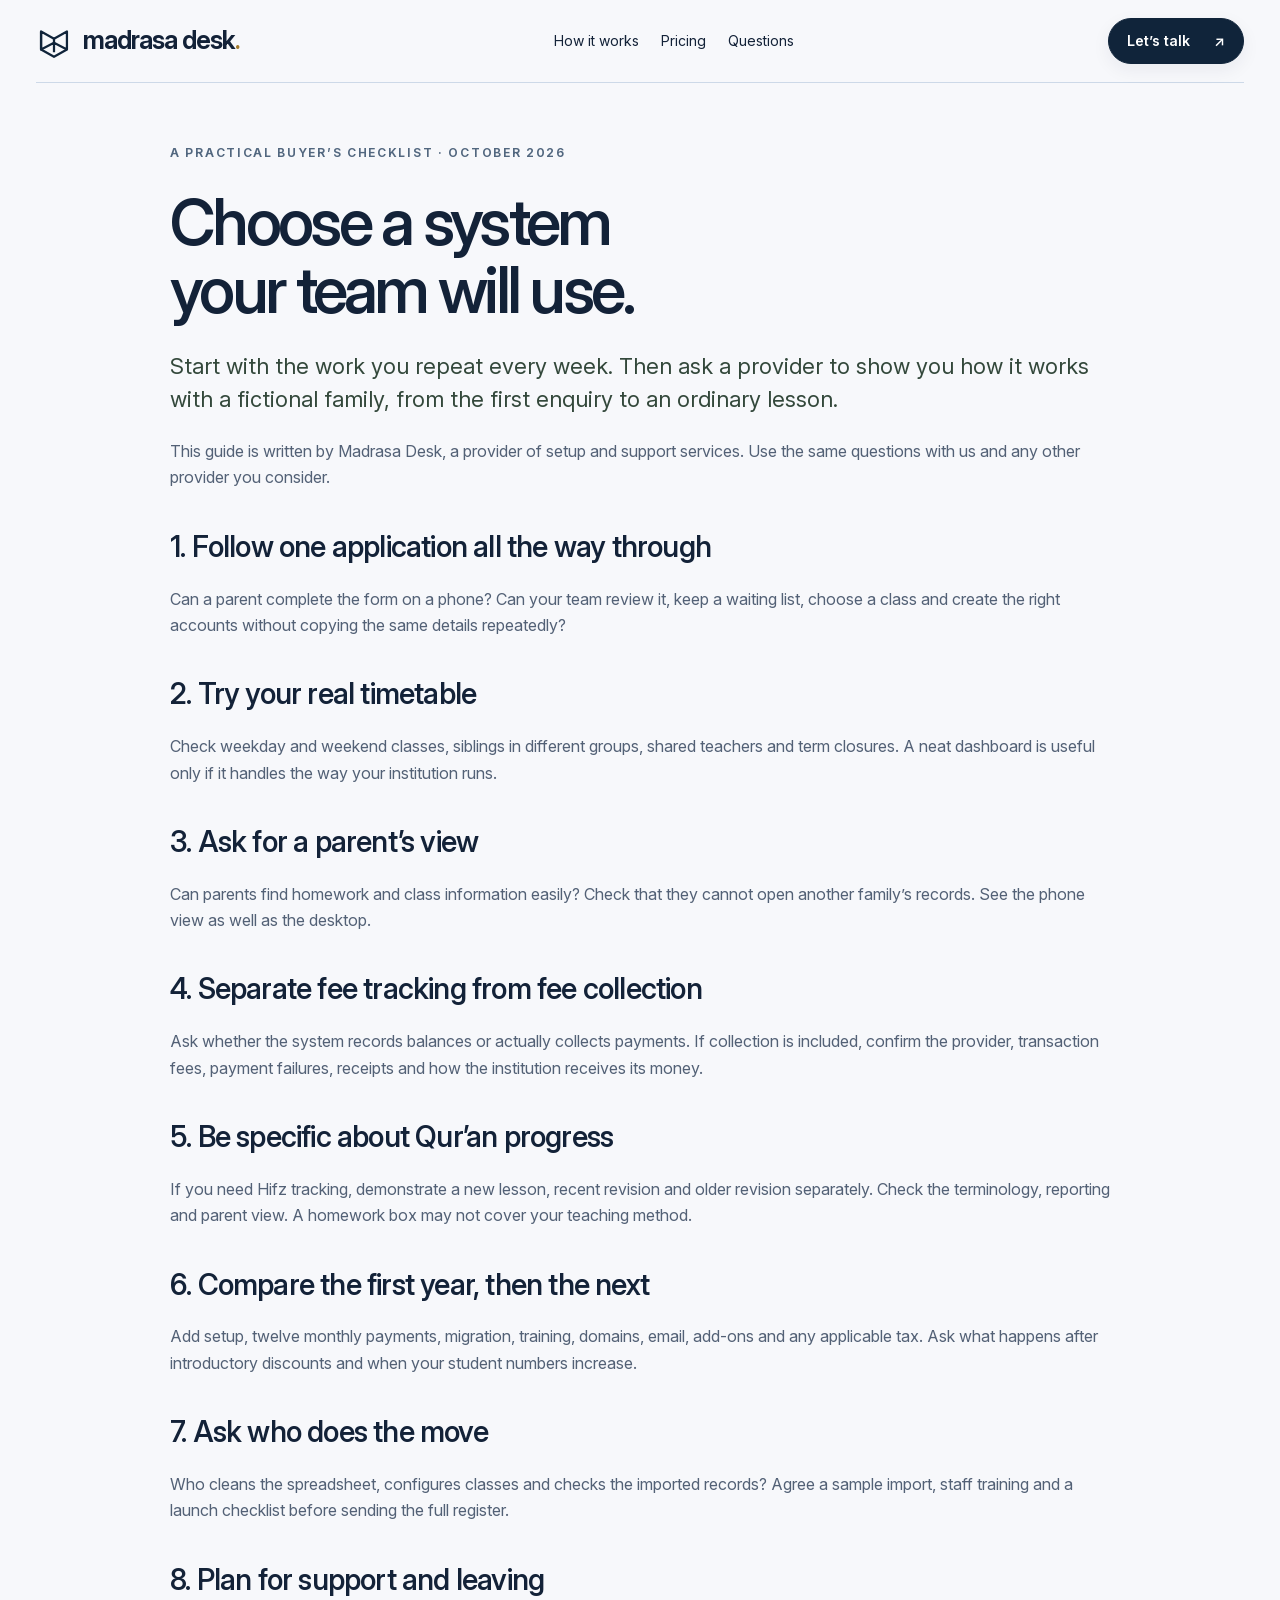
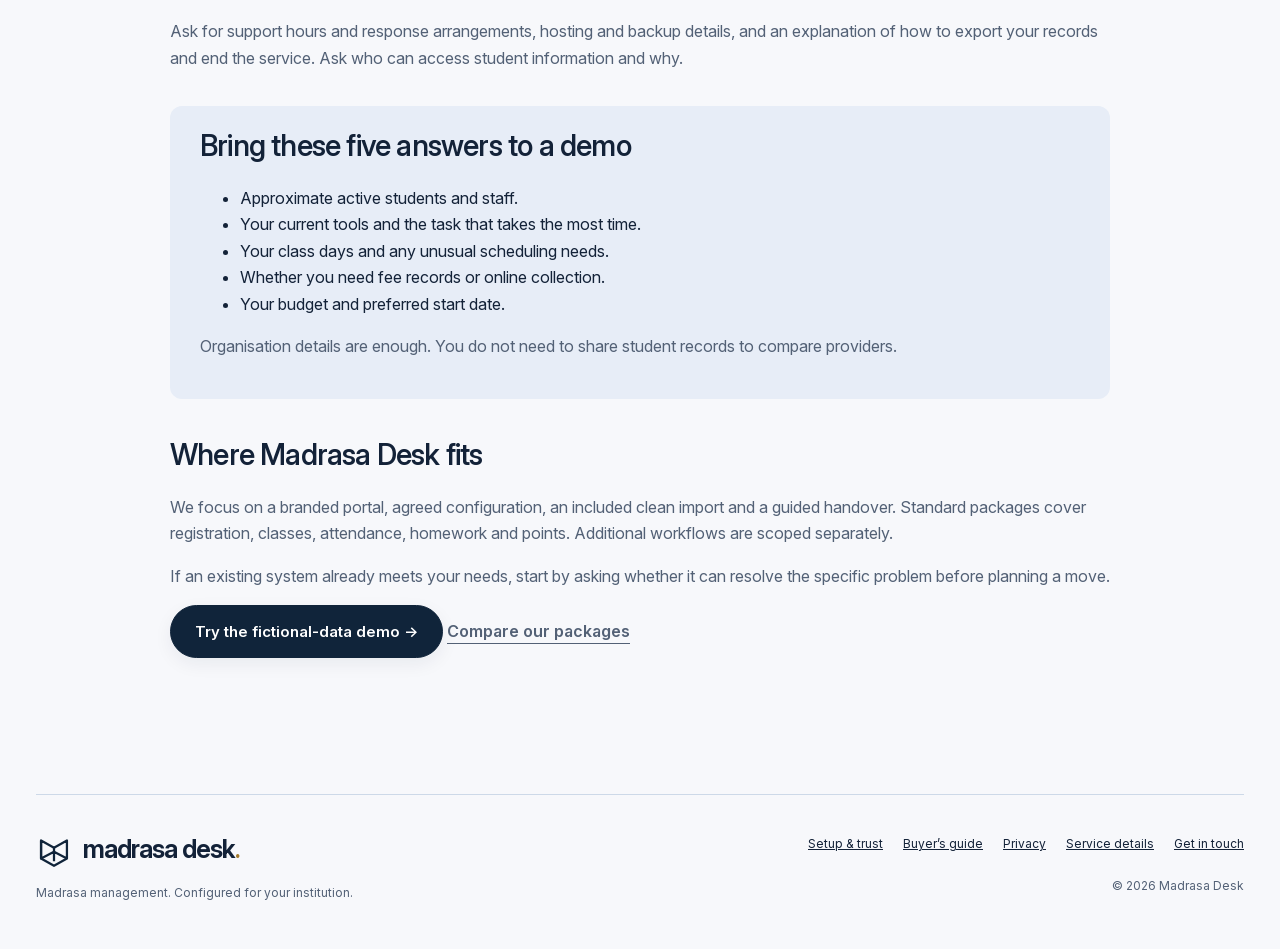
==== commit 1edb3022: "Redesign product presentation, simplify pricing and update business contact" ====
--- a/choosing-a-madrasa-system.html
+++ b/choosing-a-madrasa-system.html
@@ -1 +1 @@
-<!doctype html><html lang="en-GB"><head><meta charset="utf-8"><meta name="viewport" content="width=device-width,initial-scale=1"><title>Choosing a madrasa management system | Madrasa Desk</title><meta name="description" content="A practical checklist for UK madrasas, maktabs and Quran teachers comparing registration, attendance, parent access, fees and setup support."><link rel="stylesheet" href="style.css?v=20261006-mobile"><link rel="icon" href="assets/favicon.svg" type="image/svg+xml"><link rel="canonical" href="https://madrasadesk.co.uk/choosing-a-madrasa-system.html"><meta property="og:title" content="Choosing a madrasa management system | Madrasa Desk"><meta property="og:description" content="A practical checklist for UK madrasas, maktabs and Quran teachers comparing registration, attendance, parent access, fees and setup support."><meta property="og:url" content="https://madrasadesk.co.uk/choosing-a-madrasa-system.html"><meta property="og:site_name" content="Madrasa Desk"><meta property="og:type" content="website"><meta property="og:image" content="https://madrasadesk.co.uk/assets/share-card.png"><meta property="og:image:width" content="1200"><meta property="og:image:height" content="630"><meta property="og:image:alt" content="Madrasa Desk — Your madrasa. Your own portal. Set up for you."><meta name="twitter:card" content="summary_large_image"></head><body><a class="skip" href="index.html#main">Skip to content</a><header class="header wrap"><a class="brand" href="./" aria-label="Madrasa Desk home"><img src="assets/mark.svg" alt="" width="36" height="36"><span>madrasa desk<span class="brand-dot">.</span></span></a><nav aria-label="Main navigation"><a href="index.html#how-it-works">How it works</a><a href="index.html#pricing">Pricing</a><a href="index.html#questions">Questions</a></nav><a class="button small" href="index.html#enquire">Let’s talk <span aria-hidden="true">↗</span></a></header><main id="main" class="wrap document editorial"><span class="eyebrow">A PRACTICAL BUYER’S CHECKLIST · OCTOBER 2026</span><h1>Choose a system<br> your team will use.</h1><p class="large-copy">Start with the work you repeat every week. Then ask a provider to show you how it works with a fictional family, from the first enquiry to an ordinary lesson.</p><p>This guide is written by Madrasa Desk, a provider of setup and support services. Use the same questions with us and any other provider you consider.</p><h2>1. Follow one application all the way through</h2><p>Can a parent complete the form on a phone? Can your team review it, keep a waiting list, choose a class and create the right accounts without copying the same details repeatedly?</p><h2>2. Try your real timetable</h2><p>Check weekday and weekend classes, siblings in different groups, shared teachers and term closures. A neat dashboard is useful only if it handles the way your institution runs.</p><h2>3. Ask for a parent’s view</h2><p>Can parents find homework and class information easily? Check that they cannot open another family’s records. See the phone view as well as the desktop.</p><h2>4. Separate fee tracking from fee collection</h2><p>Ask whether the system records balances or actually collects payments. If collection is included, confirm the provider, transaction fees, payment failures, receipts and how the institution receives its money.</p><h2>5. Be specific about Qur’an progress</h2><p>If you need Hifz tracking, demonstrate a new lesson, recent revision and older revision separately. Check the terminology, reporting and parent view. A homework box may not cover your teaching method.</p><h2>6. Compare the first year, then the next</h2><p>Add setup, twelve monthly payments, migration, training, domains, email, add-ons and any applicable tax. Ask what happens after introductory discounts and when your student numbers increase.</p><h2>7. Ask who does the move</h2><p>Who cleans the spreadsheet, configures classes and checks the imported records? Agree a sample import, staff training and a launch checklist before sending the full register.</p><h2>8. Plan for support and leaving</h2><p>Ask for support hours and response arrangements, hosting and backup details, and an explanation of how to export your records and end the service. Ask who can access student information and why.</p><div class="decision-box"><h2>Bring these five answers to a demo</h2><ul><li>Approximate active students and staff.</li><li>Your current tools and the task that takes the most time.</li><li>Your class days and any unusual scheduling needs.</li><li>Whether you need fee records or online collection.</li><li>Your budget and preferred start date.</li></ul><p>Organisation details are enough. You do not need to share student records to compare providers.</p></div><h2>Where Madrasa Desk fits</h2><p>We focus on a branded portal, agreed configuration, an included clean import and a guided handover. Standard packages cover registration, classes, attendance, homework and points. Additional workflows are scoped separately.</p><p>If an existing system already meets your needs, start by asking whether it can resolve the specific problem before planning a move.</p><p><a class="button" href="demo.html">Try the fictional-data demo →</a> <a class="text-link" href="index.html#pricing">Compare our packages</a></p></main><footer class="wrap footer"><div><a class="brand" href="./" aria-label="Madrasa Desk home"><img src="assets/mark.svg" alt="" width="36" height="36"><span>madrasa desk<span class="brand-dot">.</span></span></a><p>Madrasa management. Configured for your institution.</p></div><div><a href="trust.html">Setup &amp; trust</a><a href="choosing-a-madrasa-system.html">Buyer’s guide</a><a href="privacy.html">Privacy</a><a href="service.html">Service details</a><a href="index.html#enquire">Get in touch</a><p>© 2026 Madrasa Desk</p></div></footer></body></html>+<!doctype html><html lang="en-GB"><head><meta charset="utf-8"><meta name="viewport" content="width=device-width,initial-scale=1"><title>Choosing a madrasa management system | Madrasa Desk</title><meta name="description" content="A practical checklist for UK madrasas, maktabs and Quran teachers comparing registration, attendance, parent access, fees and setup support."><link rel="stylesheet" href="style.css?v=20261006-premium"><link rel="icon" href="assets/favicon.svg" type="image/svg+xml"><link rel="canonical" href="https://madrasadesk.co.uk/choosing-a-madrasa-system.html"><meta property="og:title" content="Choosing a madrasa management system | Madrasa Desk"><meta property="og:description" content="A practical checklist for UK madrasas, maktabs and Quran teachers comparing registration, attendance, parent access, fees and setup support."><meta property="og:url" content="https://madrasadesk.co.uk/choosing-a-madrasa-system.html"><meta property="og:site_name" content="Madrasa Desk"><meta property="og:type" content="website"><meta property="og:image" content="https://madrasadesk.co.uk/assets/share-card.png"><meta property="og:image:width" content="1200"><meta property="og:image:height" content="630"><meta property="og:image:alt" content="Madrasa Desk — Your madrasa. Your own portal. Set up for you."><meta name="twitter:card" content="summary_large_image"></head><body><a class="skip" href="index.html#main">Skip to content</a><header class="header wrap"><a class="brand" href="./" aria-label="Madrasa Desk home"><img src="assets/mark.svg" alt="" width="36" height="36"><span>madrasa desk<span class="brand-dot">.</span></span></a><nav aria-label="Main navigation"><a href="index.html#how-it-works">How it works</a><a href="index.html#pricing">Pricing</a><a href="index.html#questions">Questions</a></nav><a class="button small" href="index.html#enquire">Let’s talk <span aria-hidden="true">↗</span></a></header><main id="main" class="wrap document editorial"><span class="eyebrow">A PRACTICAL BUYER’S CHECKLIST · OCTOBER 2026</span><h1>Choose a system<br> your team will use.</h1><p class="large-copy">Start with the work you repeat every week. Then ask a provider to show you how it works with a fictional family, from the first enquiry to an ordinary lesson.</p><p>This guide is written by Madrasa Desk, a provider of setup and support services. Use the same questions with us and any other provider you consider.</p><h2>1. Follow one application all the way through</h2><p>Can a parent complete the form on a phone? Can your team review it, keep a waiting list, choose a class and create the right accounts without copying the same details repeatedly?</p><h2>2. Try your real timetable</h2><p>Check weekday and weekend classes, siblings in different groups, shared teachers and term closures. A neat dashboard is useful only if it handles the way your institution runs.</p><h2>3. Ask for a parent’s view</h2><p>Can parents find homework and class information easily? Check that they cannot open another family’s records. See the phone view as well as the desktop.</p><h2>4. Separate fee tracking from fee collection</h2><p>Ask whether the system records balances or actually collects payments. If collection is included, confirm the provider, transaction fees, payment failures, receipts and how the institution receives its money.</p><h2>5. Be specific about Qur’an progress</h2><p>If you need Hifz tracking, demonstrate a new lesson, recent revision and older revision separately. Check the terminology, reporting and parent view. A homework box may not cover your teaching method.</p><h2>6. Compare the first year, then the next</h2><p>Add setup, twelve monthly payments, migration, training, domains, email, add-ons and any applicable tax. Ask what happens after introductory discounts and when your student numbers increase.</p><h2>7. Ask who does the move</h2><p>Who cleans the spreadsheet, configures classes and checks the imported records? Agree a sample import, staff training and a launch checklist before sending the full register.</p><h2>8. Plan for support and leaving</h2><p>Ask for support hours and response arrangements, hosting and backup details, and an explanation of how to export your records and end the service. Ask who can access student information and why.</p><div class="decision-box"><h2>Bring these five answers to a demo</h2><ul><li>Approximate active students and staff.</li><li>Your current tools and the task that takes the most time.</li><li>Your class days and any unusual scheduling needs.</li><li>Whether you need fee records or online collection.</li><li>Your budget and preferred start date.</li></ul><p>Organisation details are enough. You do not need to share student records to compare providers.</p></div><h2>Where Madrasa Desk fits</h2><p>We focus on a branded portal, agreed configuration, an included clean import and a guided handover. Standard packages cover registration, classes, attendance, homework and points. Additional workflows are scoped separately.</p><p>If an existing system already meets your needs, start by asking whether it can resolve the specific problem before planning a move.</p><p><a class="button" href="demo.html">Try the fictional-data demo →</a> <a class="text-link" href="index.html#pricing">Compare our packages</a></p></main><footer class="wrap footer"><div><a class="brand" href="./" aria-label="Madrasa Desk home"><img src="assets/mark.svg" alt="" width="36" height="36"><span>madrasa desk<span class="brand-dot">.</span></span></a><p>Madrasa management. Configured for your institution.</p></div><div><a href="trust.html">Setup &amp; trust</a><a href="choosing-a-madrasa-system.html">Buyer’s guide</a><a href="privacy.html">Privacy</a><a href="service.html">Service details</a><a href="index.html#enquire">Get in touch</a><p>© 2026 Madrasa Desk</p></div></footer></body></html>
--- a/style.css
+++ b/style.css
@@ -25,3 +25,11 @@
 @media(max-width:370px){.brand{font-size:19px}.brand img{width:25px;height:25px}.demo-toolbar{display:block}.demo-toolbar .tag{display:inline-block;margin-top:10px}.demo-shell{padding:14px}.demo-card{padding:14px}}
 .hero>*{min-width:0}.preview-main{min-width:0}.preview-metrics{gap:clamp(12px,3vw,30px)}@media(max-width:370px){.preview-layout{grid-template-columns:70px minmax(0,1fr)}.preview-layout aside{padding:18px 5px}.preview-layout aside span{padding:5px 3px}.preview-main{padding:16px 10px}.floating-note{padding:12px 10px;gap:8px}.floating-note div{min-width:0}.hero-actions .button{gap:12px;padding:15px 18px}}
 .footer>div:last-child a{display:inline-block;margin-bottom:10px}
+/* Product-led presentation */
+body{background:#f7f8fb;color:#132238}p{color:#536176}.header{position:sticky;top:0;z-index:20;background:#f7f8fbeb;backdrop-filter:blur(20px);-webkit-backdrop-filter:blur(20px);padding-top:18px;padding-bottom:18px}.button{border-radius:30px;padding:15px 24px;box-shadow:0 6px 18px #10243a10}.button:hover{transform:translateY(-3px);box-shadow:0 12px 24px #10243a24}.button.small{border-radius:24px}.premium-home h1,.premium-home h2{font-weight:650;letter-spacing:-.055em}.premium-home h2 span{color:#637d9c}.hero-stage{overflow:hidden;padding:75px 0 70px;background:radial-gradient(ellipse at 50% 80%,#e1eaf9,transparent 65%)}.hero-stage .hero-copy{text-align:center;padding:0}.hero-kicker{font-size:11px;letter-spacing:.2em;font-weight:700;color:#526981}.hero-stage .hero-copy h1{font-size:clamp(48px,6.7vw,92px);line-height:1.04;margin:22px 0 28px}.hero-stage h1 span{background:linear-gradient(100deg,#294366,#7195c1);background-clip:text;-webkit-background-clip:text;color:transparent}.hero-stage .hero-copy>p{max-width:650px;margin:auto;font-size:20px;line-height:1.55}.hero-stage .hero-actions{justify-content:center;margin-top:30px;gap:28px}.product-stage{position:relative;max-width:830px;padding-top:65px;perspective:1500px}.product-stage .app-preview{position:relative;z-index:1;transform:rotateX(var(--tilt,5deg));box-shadow:0 40px 90px #173d6126;border:8px solid #fff;border-radius:22px;transition:transform .2s linear}.product-stage .preview-layout{min-height:330px;grid-template-columns:150px 1fr}.product-stage .preview-main{padding:28px 36px}.product-stage .preview-greeting h3{font-size:25px}.product-stage .preview-metrics strong{font-size:30px}.product-stage .preview-metrics span{font-size:12px}.product-stage .preview-layout aside{font-size:12px}.product-stage .lesson-card{padding:20px}.product-stage .lesson-card h4{font-size:18px}.product-stage .preview-row{font-size:12px}.product-caption{display:block;text-align:center;font-size:11px;color:#536981;margin-top:24px;position:relative}.product-halo{position:absolute;inset:25% -15% 0;background:radial-gradient(ellipse,#a3bde24d,transparent 65%);pointer-events:none}.section-title{text-align:center;max-width:780px;margin:0 auto 50px}.section-title .eyebrow{justify-content:center}.section-title h2{font-size:clamp(38px,5vw,65px);line-height:1.08}.journey-section{padding:100px 0;text-align:center}.journey-grid{display:grid;grid-template-columns:repeat(3,minmax(0,1fr));gap:22px;text-align:left;margin-bottom:35px}.journey-grid article{border-radius:24px;background:white;padding:32px 26px;border:1px solid #e6ebf2;box-shadow:0 12px 34px #18385204}.journey-icon{display:inline-grid;place-items:center;width:42px;height:42px;background:#edf2fa;border-radius:14px;color:#4a6a91;font-size:12px;font-weight:700}.journey-grid h3{font-size:25px;letter-spacing:-.7px;margin:26px 0 12px}.journey-grid p{font-size:15px}.mini-event{margin-top:32px;padding:16px 10px;background:#f5f7fb;border-radius:12px;font-size:11px;display:flex;gap:7px;align-items:center;white-space:nowrap}.mini-event>span:last-child{margin-left:auto;color:#586c85}.event-dot{width:7px;height:7px;border-radius:50%;background:#407762;flex-shrink:0}.event-dot.blue{background:#4a78ba}.event-dot.gold-dot{background:#aa813a}.spotlight{background:#10243a;color:white;padding:95px 0;overflow:hidden}.spotlight-inner{display:grid;grid-template-columns:1.2fr 1fr;align-items:center;gap:90px}.spotlight h2{font-size:clamp(40px,5vw,66px);line-height:1.08}.spotlight h2 span{color:#9eb7d5}.spotlight p,.spotlight .eyebrow{color:#c1d0e2}.spotlight p{font-size:17px;line-height:1.7}.spotlight .text-link{color:#dae6f5;font-size:14px}.identity-card{--accent:#416aa0;background:#fff;color:#19304b;padding:35px;border-radius:25px;box-shadow:0 25px 80px #0003;transform:rotate(2deg);transition:background .5s}.identity-top{display:flex;gap:12px;align-items:center;color:var(--accent);transition:color .5s}.identity-mark{font-size:35px}.identity-card p{color:#627184;margin:35px 0 8px;font-size:14px}.identity-card h3{font-size:30px;margin:0 0 30px;letter-spacing:-1px}.identity-line{height:10px;border-radius:8px;background:#eaf0f7;width:90%;margin:12px 0}.identity-line.short{width:65%}.colour-picker{display:flex;gap:9px;align-items:center;margin-top:35px}.swatch{width:27px;height:27px;border-radius:50%;background:#416aa0;border:4px solid white;box-shadow:0 0 0 1px #d0d9e5;padding:0}.swatch[data-colour=green]{background:#34735f}.swatch[data-colour=purple]{background:#765aa3}.swatch.active{box-shadow:0 0 0 2px #526b89}.colour-picker span{margin-left:auto;font-size:11px;color:#5e7186}.pricing-clean{padding:100px 0}.pricing-clean .plan-card{border-radius:24px;box-shadow:none;border:1px solid #dce4ee;padding:32px}.pricing-clean .plan-card.recommended{border:2px solid #557aa7;box-shadow:0 18px 50px #193d6110}.plan-label{font-size:9px;font-weight:700;letter-spacing:.1em;color:#5b7190}.pricing-clean .plan-card h3{font-size:28px;margin:18px 0 0}.pricing-clean .plan-card>p{font-size:14px}.pricing-clean .price{margin-top:20px;gap:12px}.pricing-clean .price strong{font-size:52px;font-weight:600}.pricing-clean .monthly{margin-bottom:25px}.pricing-clean .monthly strong{font-size:24px;color:#193652}.pricing-clean .checklist{margin:0 0 25px;padding:20px 0;border-top:1px solid #e0e6ef}.pricing-clean .checklist li{font-size:13px;line-height:1.6;padding:8px 0}.pricing-footnote{text-align:center;margin:30px auto 0;max-width:680px}.pricing-footnote p{font-size:14px}.pricing-footnote .text-link{font-size:13px}.support-banner{position:relative;overflow:hidden;padding:45px 60px;display:flex;justify-content:space-between;align-items:center;background:#e7edf7;border-radius:28px;gap:25px}.support-banner h2{font-size:42px;margin:16px 0}.support-banner p{font-size:15px}.support-banner>*{position:relative}.support-orbit{position:absolute;width:400px;height:400px;border:1px solid #c4d3e6;border-radius:50%;right:0;top:-140px;box-shadow:0 0 0 50px #d4e0ef55,0 0 0 100px #d4e0ef33}.premium-home .faq-section{padding-top:100px;padding-bottom:100px}.premium-home .faq-section h2{font-size:46px}.premium-home .contact-section h2{font-size:52px;line-height:1.1}.contact-email{display:inline-block;margin:25px 0;font-size:17px;font-weight:600;text-decoration:none;color:#345c8d;overflow-wrap:anywhere}.premium-home .contact-next{display:none}.contact-form{border-radius:24px;box-shadow:0 15px 50px #10243a06}.contact-form .form-heading .eyebrow{display:none}.footer{margin-top:40px}.motion-in{animation:panel-enter .45s cubic-bezier(.2,.7,.2,1)}@keyframes panel-enter{from{opacity:.3;transform:translateY(12px)}to{opacity:1;transform:none}}[data-reveal].reveal-ready{transition:opacity .8s ease,transform .8s cubic-bezier(.2,.7,.2,1);transform:translateY(26px)}[data-reveal].is-visible{transform:none}.journey-grid article:nth-child(2),.plan-grid article:nth-child(2){transition-delay:.08s}.journey-grid article:nth-child(3),.plan-grid article:nth-child(3){transition-delay:.16s}
+.demo-page{max-width:1050px}.demo-page>h1{text-align:center;font-size:clamp(40px,5vw,64px)}.demo-page>.eyebrow{justify-content:center}.demo-page>.demo-intro,.demo-page>.demo-notice{margin-left:auto;margin-right:auto;text-align:center}.demo-page>.demo-notice{border:0;font-size:11px}.demo-shell{border-radius:22px;padding:30px;background:linear-gradient(145deg,#fff,#f8faff);box-shadow:0 24px 60px #183c6210}.demo-progress{display:flex;gap:10px;align-items:center;font-size:12px;color:#526c88;margin:20px 0}.demo-progress-track{height:4px;flex:1;background:#dae4f1;border-radius:6px;overflow:hidden}.demo-progress-track i{display:block;height:100%;background:#416da3;transition:width .6s ease}.demo-card{background:#fff}.demo-avatar{background:linear-gradient(145deg,#dce8f7,#f0f5fb)}.demo-toolbar h2{font-weight:650}.demo-card h3{font-weight:650}.demo-next{min-height:44px}.demo-row .button,.demo-card .button{border-radius:24px}.demo-row{background:white;border:1px solid #e0e7ef;border-radius:15px;padding:22px;margin:12px 0}.demo-points-number{font-size:50px;letter-spacing:-2px;color:#345d8e;display:block;line-height:1.2}.demo-grid .demo-card{margin-bottom:16px}.demo-footer-actions .button{border-radius:28px}
+@media(max-width:1000px){.pricing-clean .plan-grid{grid-template-columns:repeat(3,minmax(0,1fr));gap:12px}.pricing-clean .plan-card{padding:22px}.journey-grid{gap:12px}.journey-grid article{padding:24px 18px}.mini-event{font-size:9px}.spotlight-inner{gap:40px}}
+@media(max-width:760px){.header{padding-top:14px;padding-bottom:14px}.hero-stage{padding:45px 0 40px}.hero-stage .hero-copy h1{font-size:clamp(40px,10vw,65px);letter-spacing:-.06em;line-height:1.08;margin:20px 0 22px}.hero-stage .hero-copy>p{font-size:16px;max-width:31ch}.desktop-break{display:none}.hero-stage .hero-actions{display:flex;justify-content:center;align-items:center;gap:23px;margin-top:26px}.hero-stage .text-link{font-size:14px}.hero-stage .hero-actions .button{font-size:14px}.product-stage{padding-top:40px}.product-stage .app-preview{border-width:4px;border-radius:16px;transform:none!important}.product-stage .preview-layout{grid-template-columns:75px minmax(0,1fr);min-height:280px}.product-stage .preview-main{padding:18px 12px}.product-stage .preview-layout aside{font-size:9px;padding:18px 5px}.product-stage .preview-greeting h3{font-size:18px}.product-stage .preview-metrics strong{font-size:24px}.product-stage .preview-metrics span{font-size:9px}.product-stage .lesson-card{padding:12px}.product-stage .lesson-card h4{font-size:14px}.product-stage .preview-row{font-size:10px}.product-caption{font-size:10px}.journey-section{padding:65px 0}.section-title{margin-bottom:30px}.section-title h2{font-size:40px}.journey-grid{grid-template-columns:1fr;gap:16px}.journey-grid article{padding:26px}.journey-grid h3{margin:20px 0 10px}.journey-grid p br{display:none}.mini-event{font-size:12px;margin-top:24px;padding:16px}.spotlight{padding:60px 0}.spotlight-inner{grid-template-columns:1fr;gap:40px}.spotlight h2{font-size:44px}.spotlight p{font-size:16px}.identity-card{transform:none;max-width:420px;width:100%;margin:auto;padding:28px}.pricing-clean{padding:65px 0}.pricing-clean .plan-grid{grid-template-columns:1fr;gap:20px}.pricing-clean .plan-card{padding:28px}.pricing-clean .price strong{font-size:48px}.support-banner{padding:32px 26px;display:block}.support-banner h2{font-size:35px}.support-banner .button{margin-top:12px}.premium-home .faq-section{padding:65px 0}.premium-home .faq-section h2{font-size:39px}.premium-home .contact-section h2{font-size:42px}.demo-shell{padding:18px}.demo-page>h1{font-size:40px}.demo-progress{font-size:11px}.demo-row{padding:18px}.demo-points-number{font-size:42px}}
+@media(prefers-reduced-motion:reduce){.motion-in{animation:none}[data-reveal].reveal-ready{opacity:1;transform:none}.product-stage .app-preview{transform:none!important}.demo-progress-track i{transition:none}}
+html{scroll-padding-top:110px}.demo-enrol-layout{display:grid;grid-template-columns:.8fr 1fr;gap:28px;align-items:stretch}.demo-enrol-layout>.demo-card{margin-top:0}.demo-summary{background:linear-gradient(145deg,#10243a,#274b72);border-radius:16px;padding:30px;color:white;display:flex;flex-direction:column;justify-content:center}.demo-summary .eyebrow{color:#b7cce4;font-size:9px}.demo-summary h3{font-size:30px;line-height:1.2;letter-spacing:-1px;margin:20px 0}.demo-summary p{font-size:14px;line-height:1.7;color:#c8d8eb}.demo-path{display:flex;flex-direction:column;gap:16px;margin-top:28px;color:#9db5d0;font-size:12px}.demo-path span{padding-left:14px;border-left:2px solid #5e7a9b}.demo-path .done{color:#fff;border-left-color:#adcce9}.demo-card .demo-person p{line-height:1.5}.demo-page .demo-tabs{position:relative}.demo-page .demo-tabs button{transition:background .25s,color .25s,box-shadow .25s}.demo-status{transition:opacity .3s}.demo-page h1 em{font-family:Inter,Arial,sans-serif;font-style:normal;font-weight:650;color:#5d7fa8}.demo-summary,.demo-card{min-width:0}@media(max-width:760px){.demo-enrol-layout{grid-template-columns:1fr;gap:16px}.demo-summary{padding:22px}.demo-summary h3{font-size:23px;margin:10px 0}.demo-summary h3 br{display:none}.demo-summary p{display:none}.demo-path{flex-direction:row;gap:12px;flex-wrap:wrap;margin-top:12px;font-size:10px}.demo-path span{padding-left:7px}.hero-stage{padding-top:32px}.demo-page .demo-tabs{scroll-margin-top:100px}}
+.demo-row button:disabled{opacity:1;background:#e5f0eb;border-color:#cfdfd5;color:#315d48;cursor:default}
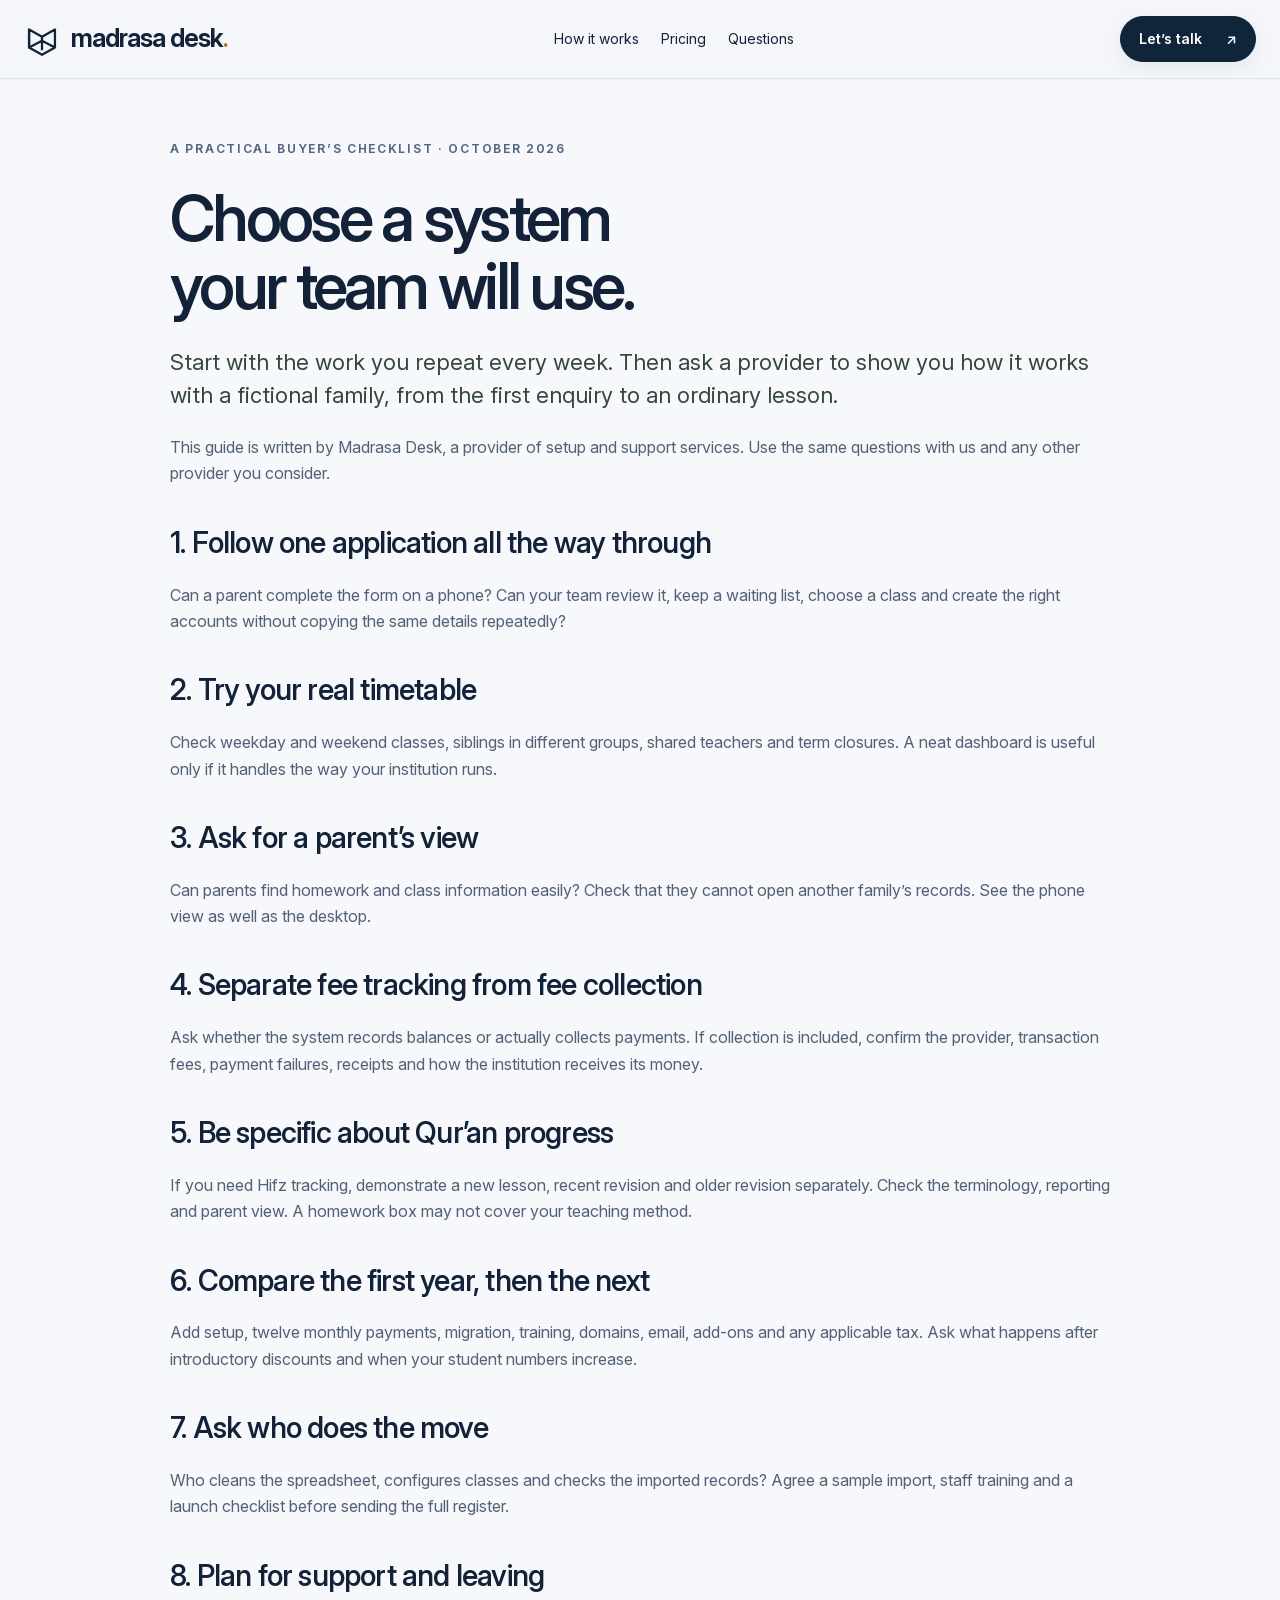
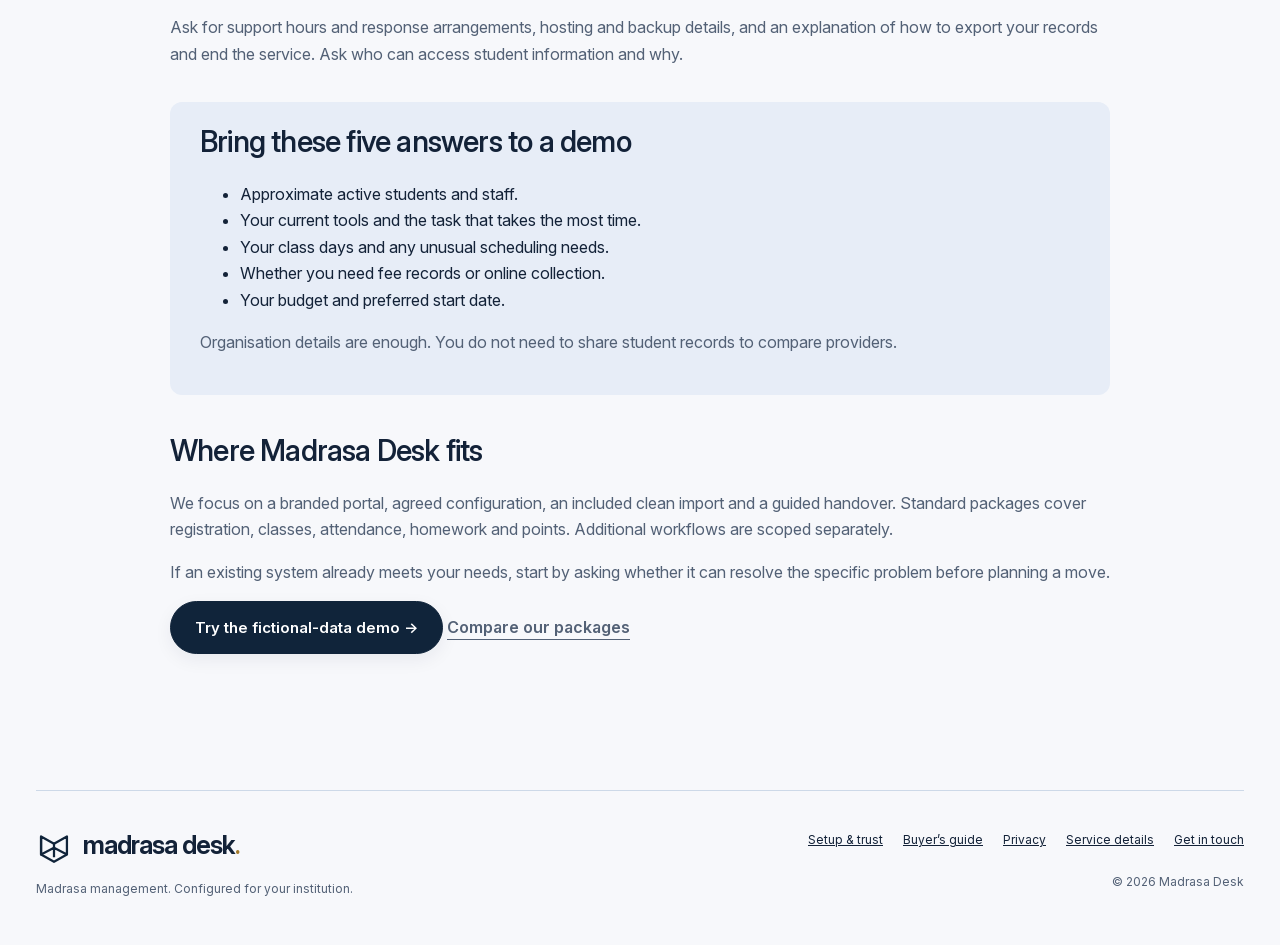
==== commit 9e1eb93d: "Refine portal onboarding, school preview, enquiry flow and plan comparison" ====
--- a/choosing-a-madrasa-system.html
+++ b/choosing-a-madrasa-system.html
@@ -1 +1 @@
-<!doctype html><html lang="en-GB"><head><meta charset="utf-8"><meta name="viewport" content="width=device-width,initial-scale=1"><title>Choosing a madrasa management system | Madrasa Desk</title><meta name="description" content="A practical checklist for UK madrasas, maktabs and Quran teachers comparing registration, attendance, parent access, fees and setup support."><link rel="stylesheet" href="style.css?v=20261006-premium"><link rel="icon" href="assets/favicon.svg" type="image/svg+xml"><link rel="canonical" href="https://madrasadesk.co.uk/choosing-a-madrasa-system.html"><meta property="og:title" content="Choosing a madrasa management system | Madrasa Desk"><meta property="og:description" content="A practical checklist for UK madrasas, maktabs and Quran teachers comparing registration, attendance, parent access, fees and setup support."><meta property="og:url" content="https://madrasadesk.co.uk/choosing-a-madrasa-system.html"><meta property="og:site_name" content="Madrasa Desk"><meta property="og:type" content="website"><meta property="og:image" content="https://madrasadesk.co.uk/assets/share-card.png"><meta property="og:image:width" content="1200"><meta property="og:image:height" content="630"><meta property="og:image:alt" content="Madrasa Desk — Your madrasa. Your own portal. Set up for you."><meta name="twitter:card" content="summary_large_image"></head><body><a class="skip" href="index.html#main">Skip to content</a><header class="header wrap"><a class="brand" href="./" aria-label="Madrasa Desk home"><img src="assets/mark.svg" alt="" width="36" height="36"><span>madrasa desk<span class="brand-dot">.</span></span></a><nav aria-label="Main navigation"><a href="index.html#how-it-works">How it works</a><a href="index.html#pricing">Pricing</a><a href="index.html#questions">Questions</a></nav><a class="button small" href="index.html#enquire">Let’s talk <span aria-hidden="true">↗</span></a></header><main id="main" class="wrap document editorial"><span class="eyebrow">A PRACTICAL BUYER’S CHECKLIST · OCTOBER 2026</span><h1>Choose a system<br> your team will use.</h1><p class="large-copy">Start with the work you repeat every week. Then ask a provider to show you how it works with a fictional family, from the first enquiry to an ordinary lesson.</p><p>This guide is written by Madrasa Desk, a provider of setup and support services. Use the same questions with us and any other provider you consider.</p><h2>1. Follow one application all the way through</h2><p>Can a parent complete the form on a phone? Can your team review it, keep a waiting list, choose a class and create the right accounts without copying the same details repeatedly?</p><h2>2. Try your real timetable</h2><p>Check weekday and weekend classes, siblings in different groups, shared teachers and term closures. A neat dashboard is useful only if it handles the way your institution runs.</p><h2>3. Ask for a parent’s view</h2><p>Can parents find homework and class information easily? Check that they cannot open another family’s records. See the phone view as well as the desktop.</p><h2>4. Separate fee tracking from fee collection</h2><p>Ask whether the system records balances or actually collects payments. If collection is included, confirm the provider, transaction fees, payment failures, receipts and how the institution receives its money.</p><h2>5. Be specific about Qur’an progress</h2><p>If you need Hifz tracking, demonstrate a new lesson, recent revision and older revision separately. Check the terminology, reporting and parent view. A homework box may not cover your teaching method.</p><h2>6. Compare the first year, then the next</h2><p>Add setup, twelve monthly payments, migration, training, domains, email, add-ons and any applicable tax. Ask what happens after introductory discounts and when your student numbers increase.</p><h2>7. Ask who does the move</h2><p>Who cleans the spreadsheet, configures classes and checks the imported records? Agree a sample import, staff training and a launch checklist before sending the full register.</p><h2>8. Plan for support and leaving</h2><p>Ask for support hours and response arrangements, hosting and backup details, and an explanation of how to export your records and end the service. Ask who can access student information and why.</p><div class="decision-box"><h2>Bring these five answers to a demo</h2><ul><li>Approximate active students and staff.</li><li>Your current tools and the task that takes the most time.</li><li>Your class days and any unusual scheduling needs.</li><li>Whether you need fee records or online collection.</li><li>Your budget and preferred start date.</li></ul><p>Organisation details are enough. You do not need to share student records to compare providers.</p></div><h2>Where Madrasa Desk fits</h2><p>We focus on a branded portal, agreed configuration, an included clean import and a guided handover. Standard packages cover registration, classes, attendance, homework and points. Additional workflows are scoped separately.</p><p>If an existing system already meets your needs, start by asking whether it can resolve the specific problem before planning a move.</p><p><a class="button" href="demo.html">Try the fictional-data demo →</a> <a class="text-link" href="index.html#pricing">Compare our packages</a></p></main><footer class="wrap footer"><div><a class="brand" href="./" aria-label="Madrasa Desk home"><img src="assets/mark.svg" alt="" width="36" height="36"><span>madrasa desk<span class="brand-dot">.</span></span></a><p>Madrasa management. Configured for your institution.</p></div><div><a href="trust.html">Setup &amp; trust</a><a href="choosing-a-madrasa-system.html">Buyer’s guide</a><a href="privacy.html">Privacy</a><a href="service.html">Service details</a><a href="index.html#enquire">Get in touch</a><p>© 2026 Madrasa Desk</p></div></footer></body></html>+<!doctype html><html lang="en-GB"><head><meta charset="utf-8"><meta name="viewport" content="width=device-width,initial-scale=1"><title>Choosing a madrasa management system | Madrasa Desk</title><meta name="description" content="A practical checklist for UK madrasas, maktabs and Quran teachers comparing registration, attendance, parent access, fees and setup support."><link rel="stylesheet" href="style.css?v=20261006-refined"><link rel="icon" href="assets/favicon.svg" type="image/svg+xml"><link rel="canonical" href="https://madrasadesk.co.uk/choosing-a-madrasa-system.html"><meta property="og:title" content="Choosing a madrasa management system | Madrasa Desk"><meta property="og:description" content="A practical checklist for UK madrasas, maktabs and Quran teachers comparing registration, attendance, parent access, fees and setup support."><meta property="og:url" content="https://madrasadesk.co.uk/choosing-a-madrasa-system.html"><meta property="og:site_name" content="Madrasa Desk"><meta property="og:type" content="website"><meta property="og:image" content="https://madrasadesk.co.uk/assets/share-card.png"><meta property="og:image:width" content="1200"><meta property="og:image:height" content="630"><meta property="og:image:alt" content="Madrasa Desk — Your madrasa. Your own portal. Set up for you."><meta name="twitter:card" content="summary_large_image"></head><body><a class="skip" href="index.html#main">Skip to content</a><header class="header wrap"><a class="brand" href="./" aria-label="Madrasa Desk home"><img src="assets/mark.svg" alt="" width="36" height="36"><span>madrasa desk<span class="brand-dot">.</span></span></a><nav aria-label="Main navigation"><a href="index.html#how-it-works">How it works</a><a href="index.html#pricing">Pricing</a><a href="index.html#questions">Questions</a></nav><a class="button small" href="index.html#enquire">Let’s talk <span aria-hidden="true">↗</span></a></header><main id="main" class="wrap document editorial"><span class="eyebrow">A PRACTICAL BUYER’S CHECKLIST · OCTOBER 2026</span><h1>Choose a system<br> your team will use.</h1><p class="large-copy">Start with the work you repeat every week. Then ask a provider to show you how it works with a fictional family, from the first enquiry to an ordinary lesson.</p><p>This guide is written by Madrasa Desk, a provider of setup and support services. Use the same questions with us and any other provider you consider.</p><h2>1. Follow one application all the way through</h2><p>Can a parent complete the form on a phone? Can your team review it, keep a waiting list, choose a class and create the right accounts without copying the same details repeatedly?</p><h2>2. Try your real timetable</h2><p>Check weekday and weekend classes, siblings in different groups, shared teachers and term closures. A neat dashboard is useful only if it handles the way your institution runs.</p><h2>3. Ask for a parent’s view</h2><p>Can parents find homework and class information easily? Check that they cannot open another family’s records. See the phone view as well as the desktop.</p><h2>4. Separate fee tracking from fee collection</h2><p>Ask whether the system records balances or actually collects payments. If collection is included, confirm the provider, transaction fees, payment failures, receipts and how the institution receives its money.</p><h2>5. Be specific about Qur’an progress</h2><p>If you need Hifz tracking, demonstrate a new lesson, recent revision and older revision separately. Check the terminology, reporting and parent view. A homework box may not cover your teaching method.</p><h2>6. Compare the first year, then the next</h2><p>Add setup, twelve monthly payments, migration, training, domains, email, add-ons and any applicable tax. Ask what happens after introductory discounts and when your student numbers increase.</p><h2>7. Ask who does the move</h2><p>Who cleans the spreadsheet, configures classes and checks the imported records? Agree a sample import, staff training and a launch checklist before sending the full register.</p><h2>8. Plan for support and leaving</h2><p>Ask for support hours and response arrangements, hosting and backup details, and an explanation of how to export your records and end the service. Ask who can access student information and why.</p><div class="decision-box"><h2>Bring these five answers to a demo</h2><ul><li>Approximate active students and staff.</li><li>Your current tools and the task that takes the most time.</li><li>Your class days and any unusual scheduling needs.</li><li>Whether you need fee records or online collection.</li><li>Your budget and preferred start date.</li></ul><p>Organisation details are enough. You do not need to share student records to compare providers.</p></div><h2>Where Madrasa Desk fits</h2><p>We focus on a branded portal, agreed configuration, an included clean import and a guided handover. Standard packages cover registration, classes, attendance, homework and points. Additional workflows are scoped separately.</p><p>If an existing system already meets your needs, start by asking whether it can resolve the specific problem before planning a move.</p><p><a class="button" href="demo.html">Try the fictional-data demo →</a> <a class="text-link" href="index.html#pricing">Compare our packages</a></p></main><footer class="wrap footer"><div><a class="brand" href="./" aria-label="Madrasa Desk home"><img src="assets/mark.svg" alt="" width="36" height="36"><span>madrasa desk<span class="brand-dot">.</span></span></a><p>Madrasa management. Configured for your institution.</p></div><div><a href="trust.html">Setup &amp; trust</a><a href="choosing-a-madrasa-system.html">Buyer’s guide</a><a href="privacy.html">Privacy</a><a href="service.html">Service details</a><a href="index.html#enquire">Get in touch</a><p>© 2026 Madrasa Desk</p></div></footer></body></html>
--- a/style.css
+++ b/style.css
@@ -33,3 +33,19 @@
 @media(prefers-reduced-motion:reduce){.motion-in{animation:none}[data-reveal].reveal-ready{opacity:1;transform:none}.product-stage .app-preview{transform:none!important}.demo-progress-track i{transition:none}}
 html{scroll-padding-top:110px}.demo-enrol-layout{display:grid;grid-template-columns:.8fr 1fr;gap:28px;align-items:stretch}.demo-enrol-layout>.demo-card{margin-top:0}.demo-summary{background:linear-gradient(145deg,#10243a,#274b72);border-radius:16px;padding:30px;color:white;display:flex;flex-direction:column;justify-content:center}.demo-summary .eyebrow{color:#b7cce4;font-size:9px}.demo-summary h3{font-size:30px;line-height:1.2;letter-spacing:-1px;margin:20px 0}.demo-summary p{font-size:14px;line-height:1.7;color:#c8d8eb}.demo-path{display:flex;flex-direction:column;gap:16px;margin-top:28px;color:#9db5d0;font-size:12px}.demo-path span{padding-left:14px;border-left:2px solid #5e7a9b}.demo-path .done{color:#fff;border-left-color:#adcce9}.demo-card .demo-person p{line-height:1.5}.demo-page .demo-tabs{position:relative}.demo-page .demo-tabs button{transition:background .25s,color .25s,box-shadow .25s}.demo-status{transition:opacity .3s}.demo-page h1 em{font-family:Inter,Arial,sans-serif;font-style:normal;font-weight:650;color:#5d7fa8}.demo-summary,.demo-card{min-width:0}@media(max-width:760px){.demo-enrol-layout{grid-template-columns:1fr;gap:16px}.demo-summary{padding:22px}.demo-summary h3{font-size:23px;margin:10px 0}.demo-summary h3 br{display:none}.demo-summary p{display:none}.demo-path{flex-direction:row;gap:12px;flex-wrap:wrap;margin-top:12px;font-size:10px}.demo-path span{padding-left:7px}.hero-stage{padding-top:32px}.demo-page .demo-tabs{scroll-margin-top:100px}}
 .demo-row button:disabled{opacity:1;background:#e5f0eb;border-color:#cfdfd5;color:#315d48;cursor:default}
+
+/* Continuous full-width glass navigation and a tangible colour preview. */
+.header.wrap{width:100%;max-width:none;padding:16px max(24px,calc((100vw - 1240px)/2));background:rgba(244,246,250,.94);-webkit-backdrop-filter:blur(22px);backdrop-filter:blur(22px);border-bottom:1px solid #dce3eb;box-shadow:0 2px 18px #10243a05}
+.identity-card{border-top:7px solid var(--accent);transition:border-color .45s,box-shadow .45s;box-shadow:0 25px 80px #0003}
+.identity-mark{display:grid;place-items:center;background:var(--accent);color:white;width:38px;height:38px;border-radius:11px;font-size:21px;font-weight:700;transition:background .45s}
+.identity-lesson{padding:22px;background:color-mix(in srgb,var(--accent) 10%,white);border:1px solid color-mix(in srgb,var(--accent) 25%,white);border-radius:16px;transition:background .45s,border-color .45s}
+.identity-lesson>span{font-size:10px;letter-spacing:.1em;color:var(--accent);font-weight:700}.identity-lesson strong,.identity-lesson small{display:block}.identity-lesson strong{font-size:19px;margin:8px 0}.identity-lesson small{color:#52637a;font-size:12px}.identity-action{background:var(--accent);color:white;padding:10px 14px;border-radius:10px;margin-top:18px;font-size:13px;transition:background .45s}.swatch{min-width:34px;width:34px;height:34px}.colour-picker{gap:12px}.pricing-footnote p.micro{font-size:11px;line-height:1.7;max-width:560px;margin:12px auto;color:#52647b}.contact-actions{display:flex;flex-direction:column;align-items:flex-start;gap:22px;margin:30px 0}.contact-actions .text-link{font-size:15px}.contact-form{background:linear-gradient(145deg,#fff,#f9fbff);border:1px solid #dce5f0;padding:32px}.contact-form input,.contact-form textarea,.contact-form select{transition:border-color .25s,box-shadow .25s,background .25s}.contact-form input:focus,.contact-form textarea:focus,.contact-form select:focus{border-color:#426b9b;box-shadow:0 0 0 4px #426b9b15;outline:none;background:white}.form-success{animation:receipt-in .65s cubic-bezier(.2,.7,.2,1)}@keyframes receipt-in{from{opacity:0;transform:translateY(16px)}to{opacity:1;transform:none}}.journey-grid article:hover{box-shadow:0 16px 45px #173d6110}.identity-card h3{transition:color .45s;color:var(--accent)}
+@media(max-width:760px){.header.wrap{padding:12px 20px;gap:12px}.header .brand{font-size:21px;gap:8px}.header .brand img{width:28px;height:28px}.header .button.small{font-size:12px;padding:10px 14px;white-space:nowrap}.contact-form{padding:24px}.hero-stage .hero-copy>p{max-width:34ch}.identity-lesson{padding:18px}}
+@media(prefers-reduced-motion:reduce){.form-success{animation:none}.identity-card,.identity-mark,.identity-lesson,.identity-action,.identity-card h3{transition:none}}
+
+.portal-roles{padding:90px 0;text-align:center}.portal-roles .eyebrow{justify-content:center}.portal-roles h2{font-size:clamp(36px,5vw,60px);line-height:1.1}.portal-roles .role-grid{text-align:left;gap:20px}.portal-roles article{border:1px solid #dde5ef;border-radius:22px;padding:28px;background:white}.portal-roles article h3{font-size:24px}.roles-note{max-width:620px;margin:28px auto;font-size:15px}.hadith-section{text-align:center;padding:55px 28px;border-top:1px solid #dce3ed;border-bottom:1px solid #dce3ed}.hadith-section .eyebrow{justify-content:center}.hadith-section p.hadith-arabic{font:clamp(28px,5vw,46px)/1.9 Georgia,"Times New Roman",serif;color:#193651;margin:22px auto}.hadith-section>p:not(.hadith-arabic){font-size:16px}.hadith-section>a{font-size:12px;color:#63758a;text-underline-offset:5px}@media(max-width:760px){.portal-roles{padding:60px 0}.portal-roles .role-grid{grid-template-columns:1fr}.hadith-section{padding:35px 20px}}
+/* Clear, accessible role cards and a quiet editorial hadith. */
+.portal-roles .role-grid article p{color:#42536b;opacity:1;line-height:1.75}.portal-roles .roles-note{color:#42536b}.hadith-section{position:relative;background:linear-gradient(130deg,#edf2f8,#fffaf0);border:1px solid #dde3eb;border-radius:32px;margin-top:20px;margin-bottom:30px;padding:65px 30px;overflow:hidden}.hadith-ornament{display:block;font:44px/1.3 Georgia,serif;color:#9b7736;margin-bottom:22px}.hadith-section .eyebrow{font-size:10px;letter-spacing:.18em;color:#647184}.hadith-section p.hadith-arabic{font-size:clamp(29px,4.4vw,52px);line-height:1.9;color:#16324a;max-width:950px}.hadith-section>p:not(.hadith-arabic){color:#42536b;max-width:620px;margin:0 auto 20px;line-height:1.8}.pricing-footnote p.micro{font-size:11px!important;line-height:1.9;color:#5b687a}.contact-actions .text-link{text-decoration:underline;text-underline-offset:5px}
+.service-document{max-width:1280px}.service-document>p{max-width:850px}.package-comparison{margin:70px 0 90px}.package-comparison>h2{font-size:clamp(32px,4vw,52px);line-height:1.1;letter-spacing:-1.8px;margin:15px 0 40px}.comparison-grid{display:grid;grid-template-columns:repeat(3,minmax(0,1fr));gap:18px}.comparison-plan{background:#fff;border:1px solid #dce3ed;border-radius:24px;padding:30px;display:flex;flex-direction:column}.comparison-plan:nth-child(2){background:#eef3fc;border-color:#b3c5e2}.comparison-plan h3{font-size:29px;margin:22px 0 8px}.comparison-plan p{font-size:14px;color:#465971}.comparison-price{font-size:48px;letter-spacing:-2px;font-weight:650;margin:20px 0 0;color:#12273d}.comparison-price small{display:block;font-size:12px;letter-spacing:0;font-weight:400;color:#52637a}.comparison-monthly{font-weight:650;font-size:22px!important;margin:15px 0 25px}.comparison-monthly span{font-size:12px;font-weight:400}.comparison-plan .button{font-size:14px;width:100%;margin-bottom:25px}.comparison-plan ul{list-style:none;padding:0;margin:0}.comparison-plan li{display:flex;align-items:flex-start;gap:12px;border-top:1px solid #dfe6ef;padding:16px 0;font-size:14px;line-height:1.6}.comparison-plan li span{color:#32725f;font-weight:700}.comparison-included{display:flex;flex-wrap:wrap;gap:16px 28px;padding:25px;margin-top:25px;background:#edf2f5;border-radius:18px;font-size:13px}.comparison-included strong{width:100%;font-size:15px}.package-comparison>.micro{font-size:11px;line-height:1.9;margin:20px 0;color:#536278}
+.enquiry-progress{margin:24px 0 32px}.enquiry-progress .row{display:flex;justify-content:space-between;gap:15px;font-size:11px;color:#526078}.enquiry-track{height:5px;background:#e4e9f0;border-radius:5px;margin-top:12px;overflow:hidden}.enquiry-track i{display:block;width:25%;height:100%;background:#365e9d;border-radius:5px;transition:width .5s cubic-bezier(.2,.7,.2,1)}.enquiry-step h4{font-size:24px;letter-spacing:-.7px;color:#152942;margin:0 0 23px;outline:none}.contact-form.enquiry-enhanced .enquiry-step{min-height:290px;animation:form-in .4s ease}.enquiry-controls{display:flex;justify-content:space-between;align-items:center;gap:15px;margin-top:25px}.enquiry-controls .text-link{background:none;border:0;font:inherit;font-size:14px;cursor:pointer}.enquiry-controls button:disabled{opacity:.4;cursor:default}.enquiry-review{font-size:13px;line-height:1.8;color:#40536a;padding:15px;background:#f0f4f9;border-radius:12px;margin:15px 0}.contact-form [hidden]{display:none!important}.contact-form .form-heading p{color:#526078}@keyframes form-in{from{opacity:0;transform:translateY(9px)}to{opacity:1;transform:none}}@media(max-width:760px){.comparison-grid{grid-template-columns:1fr}.comparison-plan{padding:25px}.package-comparison{margin:40px 0}.hadith-section{border-radius:22px;padding:35px 20px}.contact-form.enquiry-enhanced .enquiry-step{min-height:300px}.enquiry-progress .row>span:last-child{display:none}.enquiry-step h4{font-size:22px}}@media(prefers-reduced-motion:reduce){.enquiry-step{animation:none!important}.enquiry-track i{transition:none}}
+#enquiry-form{scroll-margin-top:105px}.enquiry-controls{min-height:44px}.enquiry-controls>button{flex:none}.contact-form #enquiry-back{padding:8px 0;color:#42566c;font-size:13px;text-decoration:underline;text-underline-offset:4px}
